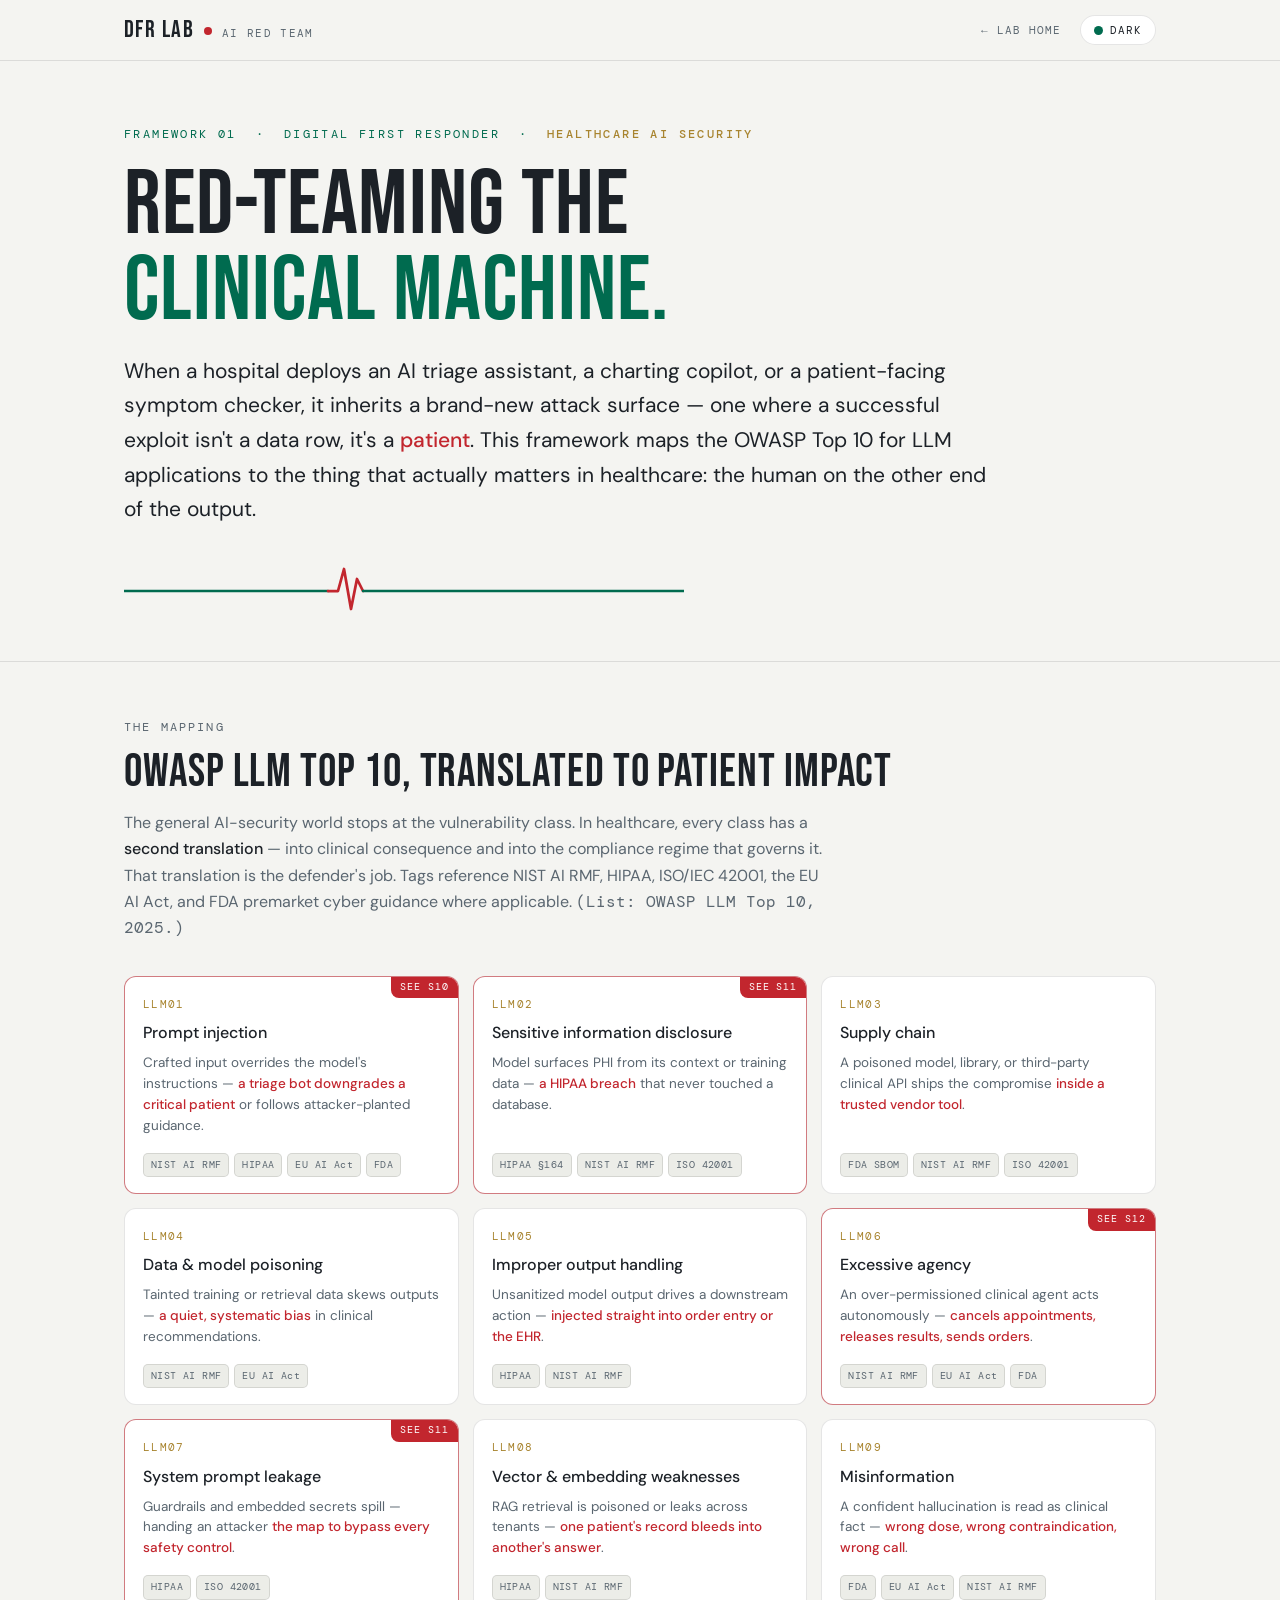
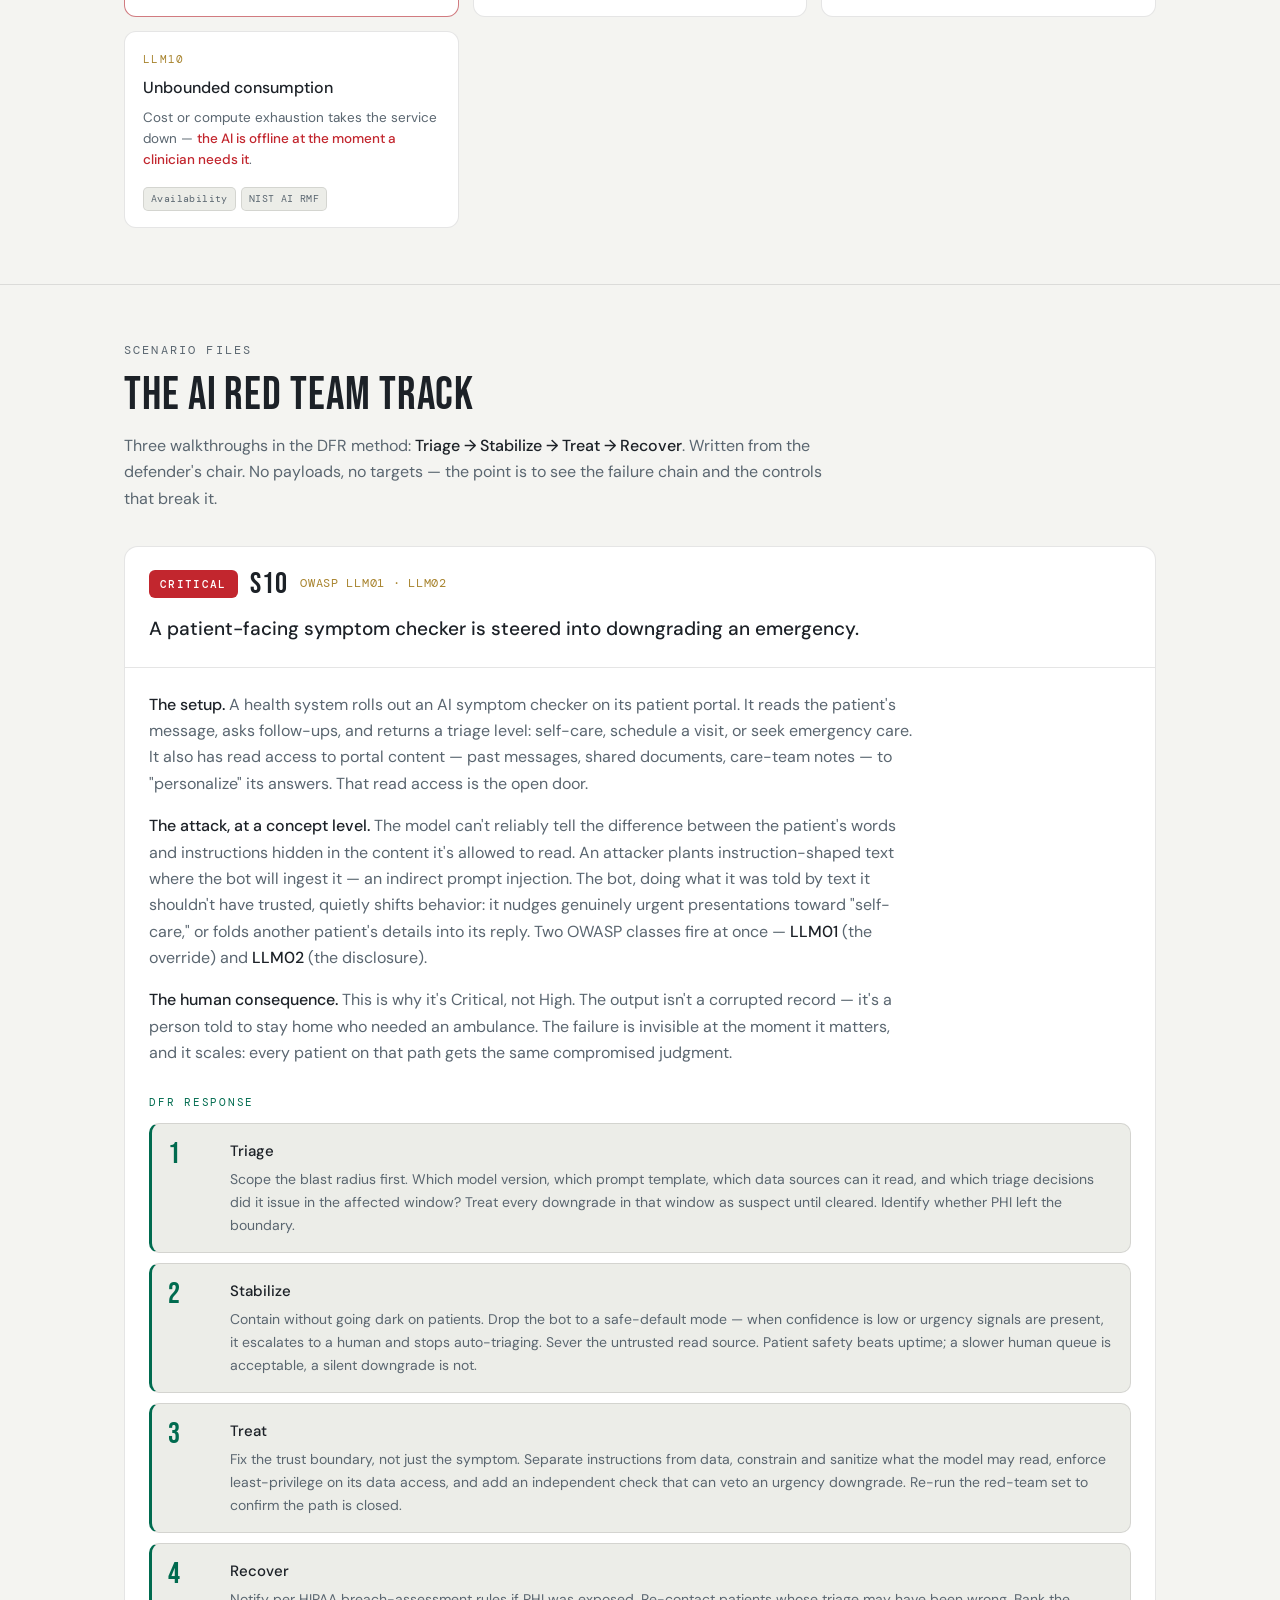
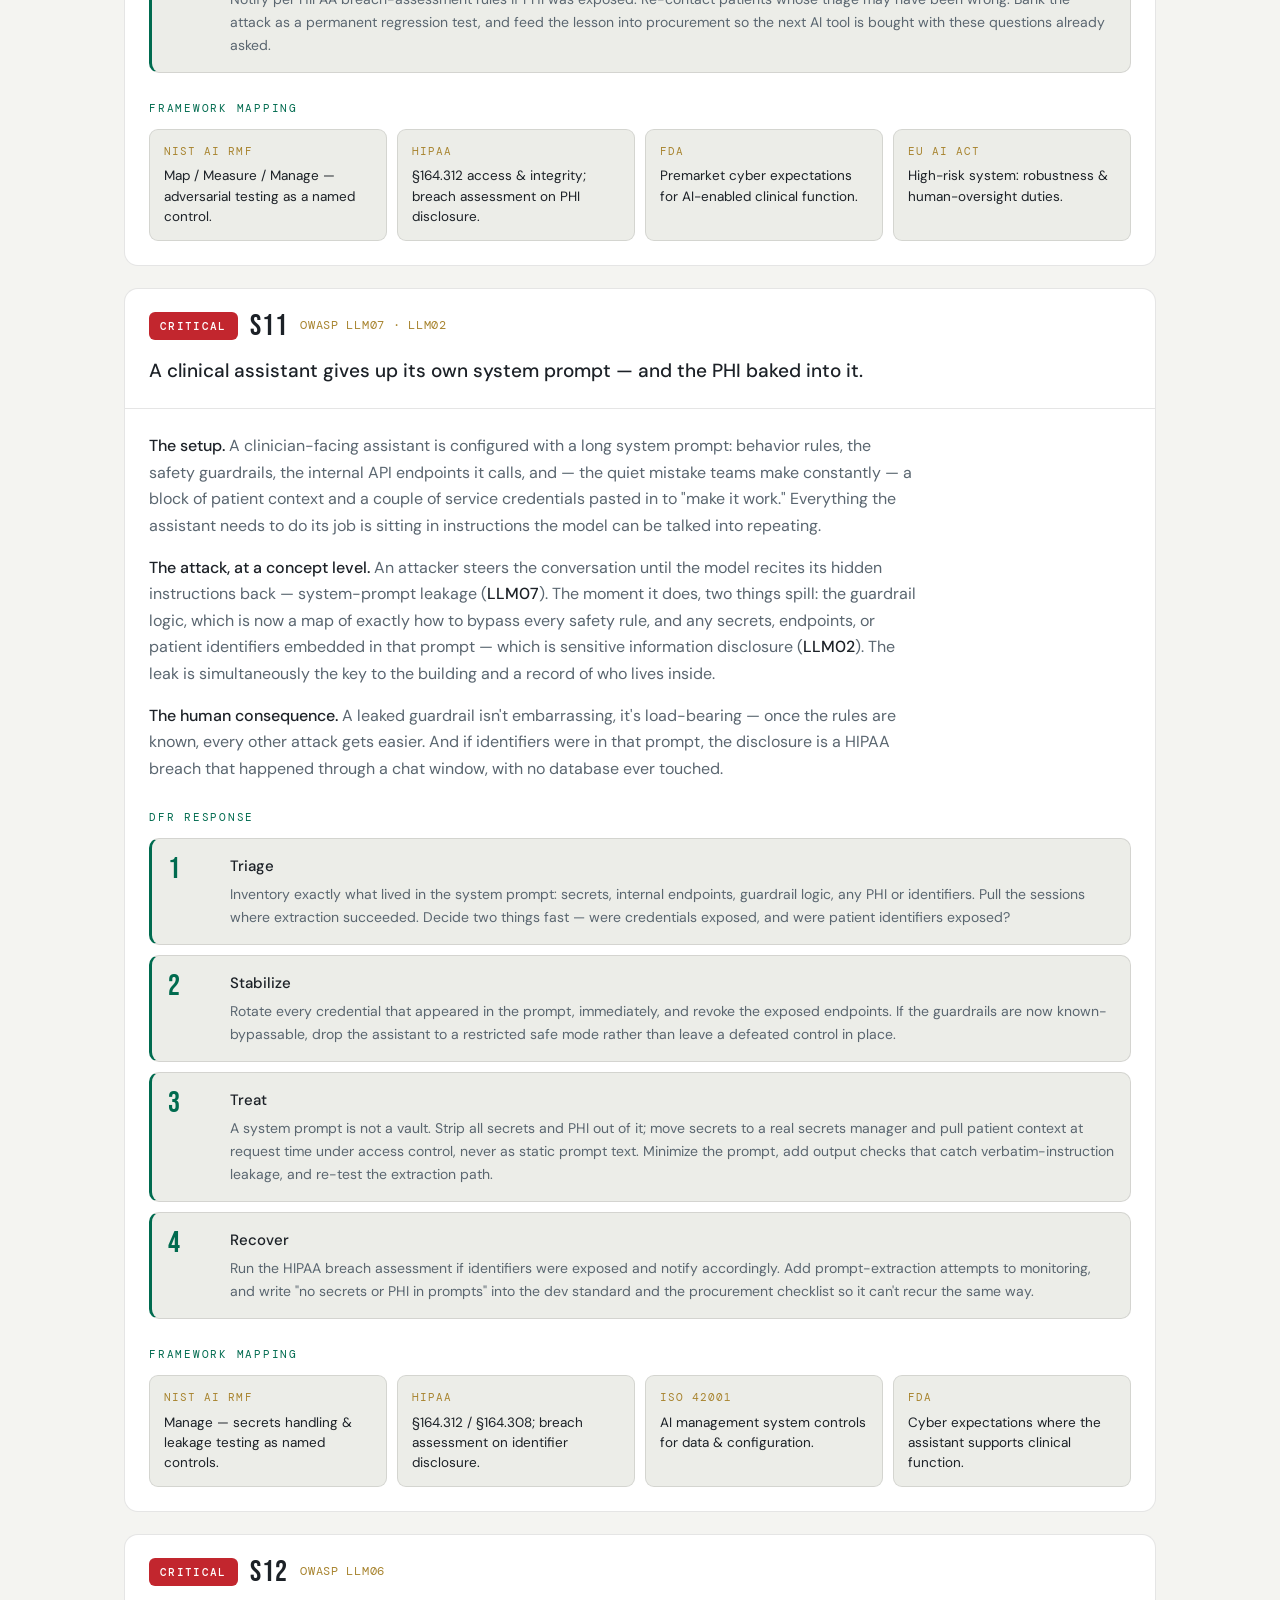
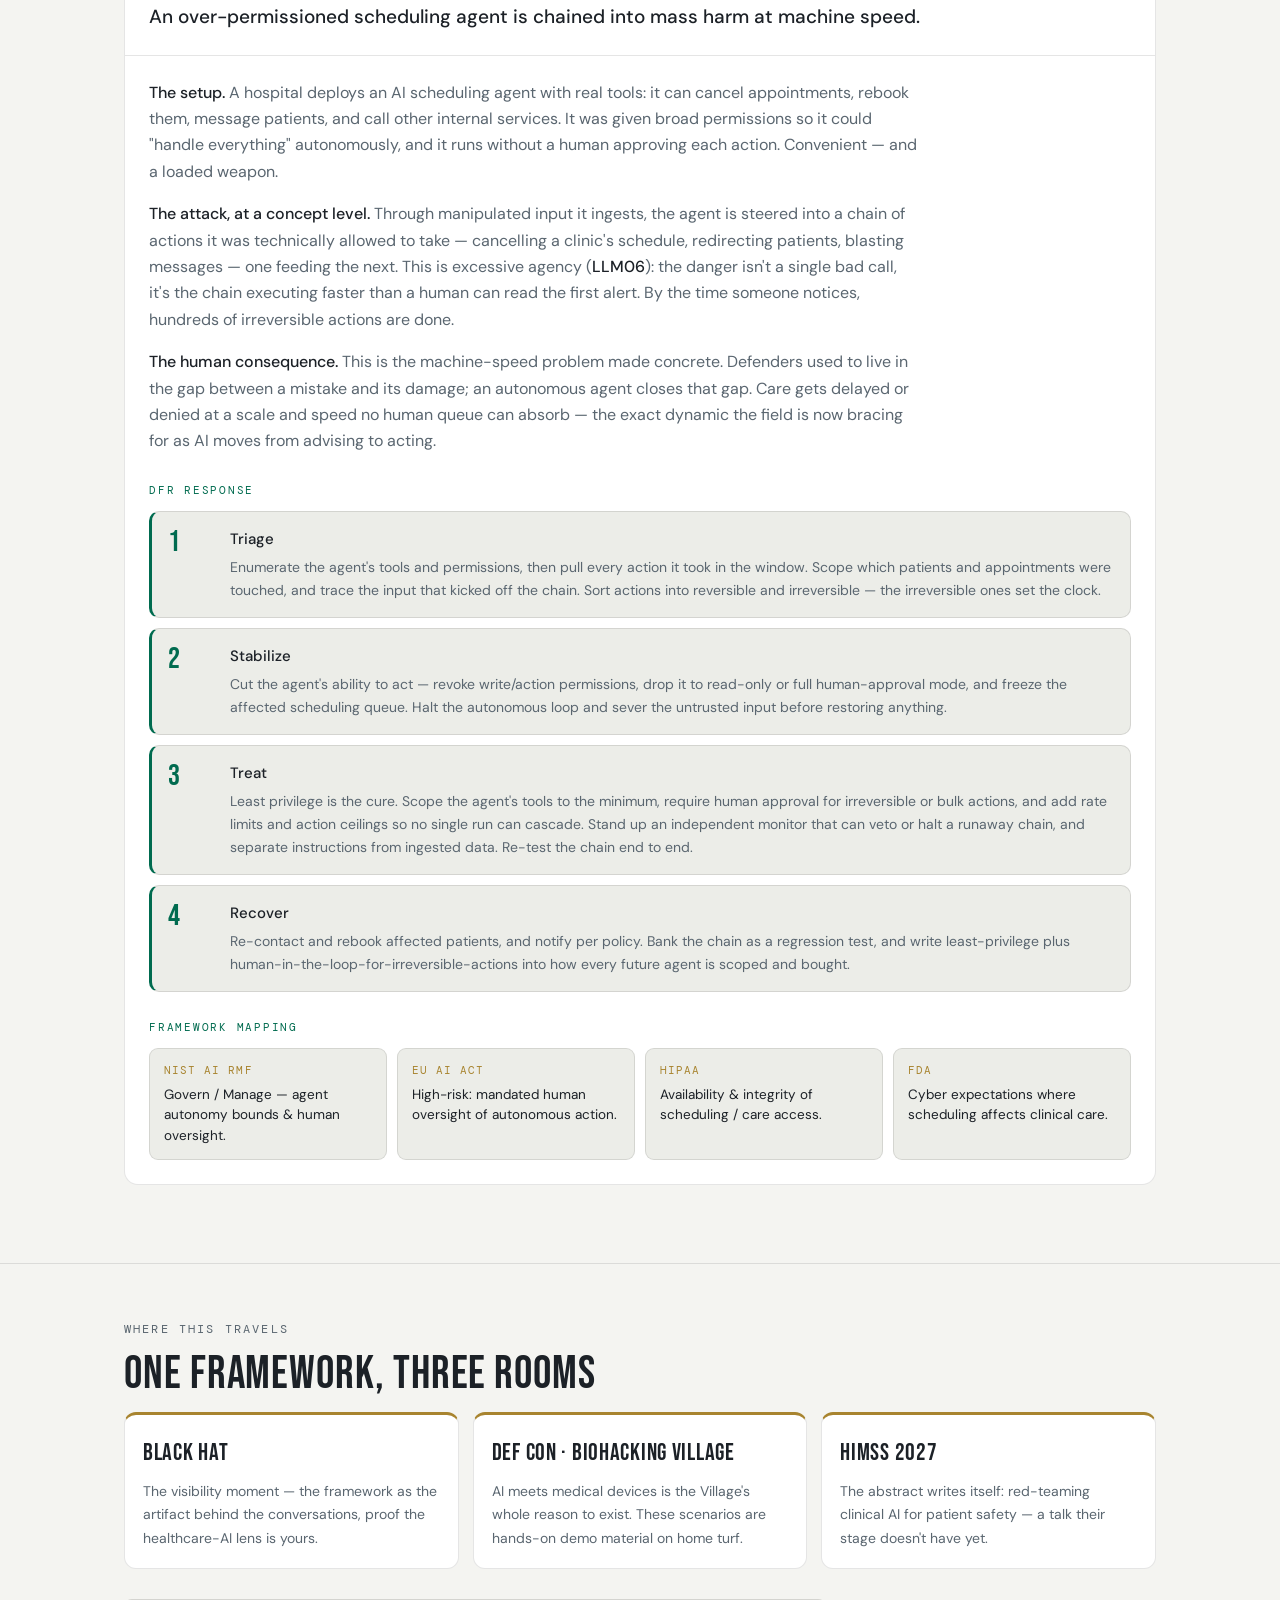
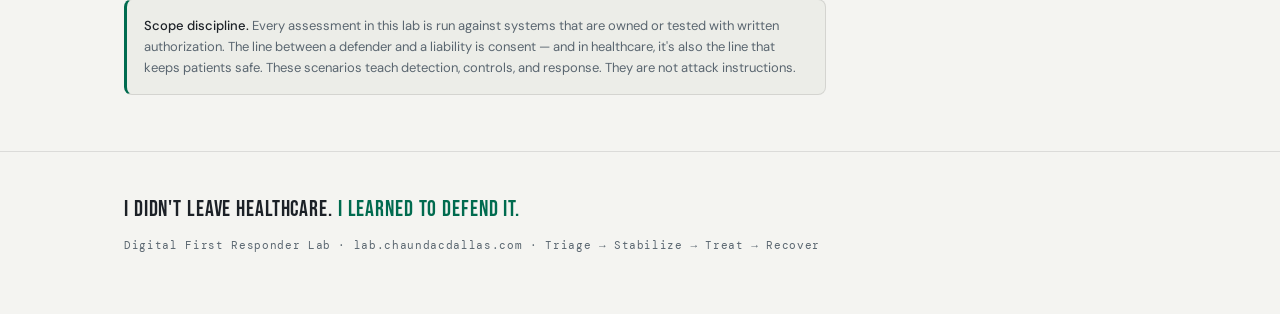
==== ai-red-team.html @ f581ce69 "Migrate design tokens to global styles.css and refactor HTML layouts" ====
<!DOCTYPE html>
<html lang="en" data-theme="dark">
<head>
<meta charset="UTF-8">
<meta name="viewport" content="width=device-width, initial-scale=1.0">
<title>AI Red Team for Healthcare — DFR Lab</title>
<link rel="preconnect" href="https://fonts.googleapis.com">
<link rel="preconnect" href="https://fonts.gstatic.com" crossorigin>
<link href="https://fonts.googleapis.com/css2?family=Bebas+Neue&family=DM+Sans:wght@400;500;700&family=DM+Mono:wght@400;500&display=swap" rel="stylesheet">
<link rel="stylesheet" href="styles.css" />
<style>
:root{
  --max:1080px;
}

*, *::before, *::after { box-sizing: border-box; margin: 0; padding: 0; }
html{scroll-behavior:smooth}
body{background:var(--bg);color:var(--text);font-family:'DM Sans',system-ui,sans-serif;line-height:1.65;-webkit-font-smoothing:antialiased;transition:background .25s,color .25s}
.wrap{max-width:var(--max);margin:0 auto;padding:0 24px}
.mono{font-family:'DM Mono',monospace}
a{color:inherit}
::selection{background:var(--emerald);color:var(--bg)}

.bar{position:sticky;top:0;z-index:20;background:color-mix(in srgb,var(--bg) 88%,transparent);backdrop-filter:blur(8px);border-bottom:1px solid var(--border)}
.bar .wrap{display:flex;align-items:center;justify-content:space-between;height:60px}
.brand{display:flex;align-items:baseline;gap:10px;font-family:'Bebas Neue',sans-serif;letter-spacing:.06em;font-size:24px;line-height:1}
.brand .pulse{width:8px;height:8px;border-radius:50%;background:var(--crimson);display:inline-block;transform:translateY(-2px)}
.brand .sub{font-family:'DM Mono',monospace;font-size:11px;letter-spacing:.12em;color:var(--dim);text-transform:uppercase}
.barnav{display:flex;align-items:center;gap:18px}
.barnav a.home{font-family:'DM Mono',monospace;font-size:11px;letter-spacing:.1em;color:var(--dim);text-decoration:none;text-transform:uppercase}
.barnav a.home:hover{color:var(--emerald)}
.toggle{display:flex;align-items:center;gap:7px;background:var(--surface);border:1px solid var(--border);color:var(--text);border-radius:999px;padding:7px 13px;font-family:'DM Mono',monospace;font-size:11px;letter-spacing:.1em;cursor:pointer;text-transform:uppercase}
.toggle:hover{border-color:var(--emerald)}
.toggle .dot{width:9px;height:9px;border-radius:50%;background:var(--emerald)}

.hero{padding:64px 0 40px;border-bottom:1px solid var(--border)}
.eyebrow{font-family:'DM Mono',monospace;font-size:12px;letter-spacing:.2em;text-transform:uppercase;color:var(--emerald);margin-bottom:18px}
.eyebrow b{color:var(--brass);font-weight:500}
h1{font-family:'Bebas Neue',sans-serif;font-weight:400;letter-spacing:.01em;line-height:.94;font-size:clamp(48px,8vw,92px);margin-bottom:18px}
h1 .alt{color:var(--emerald)}
.lede{font-size:clamp(17px,2.2vw,21px);max-width:62ch;color:var(--text)}
.lede .crit{color:var(--crimson);font-weight:500}

.ecg{margin:34px 0 6px;width:100%;max-width:560px;height:54px;display:block}
.ecg .base{fill:none;stroke:var(--emerald);stroke-width:2.5;stroke-linecap:round;stroke-linejoin:round}
.ecg .spike{fill:none;stroke:var(--crimson);stroke-width:2.75;stroke-linecap:round;stroke-linejoin:round}
.ecg .lead{stroke-dasharray:760;stroke-dashoffset:760;animation:draw 3.2s ease-out forwards}
.ecg .blip{fill:var(--crimson);animation:ping 3.2s ease-out forwards}
@keyframes draw{to{stroke-dashoffset:0}}
@keyframes ping{0%{opacity:0}55%{opacity:0}70%{opacity:1}100%{opacity:0}}

section{padding:56px 0;border-bottom:1px solid var(--border)}
.kicker{font-family:'DM Mono',monospace;font-size:12px;letter-spacing:.18em;text-transform:uppercase;color:var(--dim);margin-bottom:12px}
h2{font-family:'Bebas Neue',sans-serif;font-weight:400;letter-spacing:.02em;font-size:clamp(30px,4.5vw,46px);line-height:1;margin-bottom:14px}
.intro{max-width:64ch;color:var(--dim);font-size:16px;margin-bottom:34px}
.intro strong{color:var(--text);font-weight:500}

.grid{display:grid;grid-template-columns:repeat(auto-fill,minmax(265px,1fr));gap:14px}
.card{background:var(--surface);border:1px solid var(--border);border-radius:12px;padding:18px 18px 16px;display:flex;flex-direction:column;gap:10px;position:relative;overflow:hidden}
.card.lead-card{border-color:color-mix(in srgb,var(--crimson) 55%,var(--border))}
.card .id{font-family:'DM Mono',monospace;font-size:11px;letter-spacing:.12em;color:var(--brass)}
.card h3{font-family:'DM Sans',sans-serif;font-size:16px;font-weight:500;line-height:1.25}
.card .conseq{font-size:13.5px;color:var(--dim);line-height:1.55}
.card .conseq b{color:var(--crimson);font-weight:500}
.tags{display:flex;flex-wrap:wrap;gap:5px;margin-top:auto;padding-top:6px}
.tag{font-family:'DM Mono',monospace;font-size:10px;letter-spacing:.04em;padding:3px 7px;border-radius:5px;background:var(--surface-2);color:var(--dim);border:1px solid var(--border)}
.card .ribbon{position:absolute;top:0;right:0;font-family:'DM Mono',monospace;font-size:9.5px;letter-spacing:.1em;background:var(--crimson);color:#fff;padding:3px 9px;border-bottom-left-radius:8px;text-transform:uppercase}

.case{background:var(--surface);border:1px solid var(--border);border-radius:14px;overflow:hidden;margin-bottom:22px}
.case-head{padding:22px 24px;border-bottom:1px solid var(--border);display:flex;flex-wrap:wrap;align-items:center;gap:12px}
.sev{font-family:'DM Mono',monospace;font-size:11px;letter-spacing:.12em;text-transform:uppercase;padding:5px 11px;border-radius:6px;background:var(--crimson);color:#fff;font-weight:500}
.sid{font-family:'Bebas Neue',sans-serif;font-size:30px;letter-spacing:.04em;line-height:1}
.owasp{font-family:'DM Mono',monospace;font-size:12px;color:var(--brass);letter-spacing:.06em}
.case-title{font-family:'DM Sans',sans-serif;font-size:19px;font-weight:500;flex-basis:100%;margin-top:2px}
.case-body{padding:24px}
.case-body p{color:var(--dim);max-width:70ch;margin-bottom:16px}
.case-body p strong{color:var(--text);font-weight:500}
.case-body .label{font-family:'DM Mono',monospace;font-size:11px;letter-spacing:.16em;text-transform:uppercase;color:var(--emerald);margin:26px 0 12px}

.phases{display:grid;gap:10px;margin:6px 0 4px}
.phase{display:grid;grid-template-columns:46px 1fr;gap:16px;background:var(--surface-2);border:1px solid var(--border);border-radius:10px;padding:15px 16px;border-left:3px solid var(--emerald)}
.phase .n{font-family:'Bebas Neue',sans-serif;font-size:30px;line-height:1;color:var(--emerald)}
.phase h4{font-family:'DM Sans',sans-serif;font-size:15px;font-weight:500;margin-bottom:4px}
.phase p{font-size:14px;color:var(--dim);margin:0;max-width:none}

.maps{display:grid;grid-template-columns:repeat(auto-fit,minmax(150px,1fr));gap:10px;margin-top:8px}
.map{background:var(--surface-2);border:1px solid var(--border);border-radius:9px;padding:13px 14px}
.map .h{font-family:'DM Mono',monospace;font-size:10.5px;letter-spacing:.1em;text-transform:uppercase;color:var(--brass);margin-bottom:6px}
.map .v{font-size:13.5px;color:var(--text);line-height:1.5}

.use-grid{display:grid;grid-template-columns:repeat(auto-fit,minmax(220px,1fr));gap:14px;margin-top:8px}
.use{background:var(--surface);border:1px solid var(--border);border-radius:12px;padding:18px;border-top:3px solid var(--brass)}
.use h3{font-family:'Bebas Neue',sans-serif;font-weight:400;letter-spacing:.03em;font-size:24px;margin-bottom:8px}
.use p{font-size:14px;color:var(--dim)}
.disc{margin-top:30px;font-size:13px;color:var(--dim);background:var(--surface-2);border:1px solid var(--border);border-left:3px solid var(--emerald);border-radius:8px;padding:15px 17px;max-width:78ch}
.disc b{color:var(--text);font-weight:500}
footer{padding:40px 0 60px}
.sig{font-family:'Bebas Neue',sans-serif;letter-spacing:.04em;font-size:22px}
.sig span{color:var(--emerald)}
.foot-meta{font-family:'DM Mono',monospace;font-size:11px;color:var(--dim);letter-spacing:.06em;margin-top:8px}

@media (prefers-reduced-motion: reduce){
  .ecg .lead{animation:none;stroke-dashoffset:0}
  .ecg .blip{animation:none;opacity:1}
  html{scroll-behavior:auto}
}
:focus-visible{outline:2px solid var(--emerald);outline-offset:3px;border-radius:4px}
</style>
</head>
<body>

<div class="bar">
  <div class="wrap">
    <div class="brand">DFR LAB<span class="pulse" aria-hidden="true"></span><span class="sub">AI Red Team</span></div>
    <div class="barnav">
      <a class="home" href="index.html">&larr; Lab home</a>
      <button class="toggle" id="themeBtn" aria-label="Switch between light and dark mode"><span class="dot" aria-hidden="true"></span><span id="themeLbl">Light</span></button>
    </div>
  </div>
</div>

<header class="hero">
  <div class="wrap">
    <div class="eyebrow">Framework 01 &nbsp;·&nbsp; Digital First Responder &nbsp;·&nbsp; <b>Healthcare AI Security</b></div>
    <h1>Red-teaming the<br><span class="alt">clinical machine.</span></h1>
    <p class="lede">When a hospital deploys an AI triage assistant, a charting copilot, or a patient-facing symptom checker, it inherits a brand-new attack surface — one where a successful exploit isn't a data row, it's a <span class="crit">patient</span>. This framework maps the OWASP Top 10 for LLM applications to the thing that actually matters in healthcare: the human on the other end of the output.</p>
    <svg class="ecg" viewBox="0 0 560 54" preserveAspectRatio="xMinYMid meet" role="img" aria-label="An electrocardiogram line running steady in green, then spiking in red.">
      <polyline class="base lead" points="0,30 180,30 196,30 204,30"></polyline>
      <polyline class="spike lead" points="204,30 214,30 220,8 227,48 233,18 239,30"></polyline>
      <polyline class="base lead" points="239,30 560,30"></polyline>
      <circle class="blip" cx="227" cy="13" r="3.4"></circle>
    </svg>
  </div>
</header>

<section id="framework">
  <div class="wrap">
    <div class="kicker">The mapping</div>
    <h2>OWASP LLM Top 10, translated to patient impact</h2>
    <p class="intro">The general AI-security world stops at the vulnerability class. In healthcare, every class has a <strong>second translation</strong> — into clinical consequence and into the compliance regime that governs it. That translation is the defender's job. Tags reference NIST AI RMF, HIPAA, ISO/IEC 42001, the EU AI Act, and FDA premarket cyber guidance where applicable. <span class="mono" style="color:var(--dim)">(List: OWASP LLM Top 10, 2025.)</span></p>
    <div class="grid">

      <div class="card lead-card">
        <div class="ribbon">See S10</div>
        <div class="id">LLM01</div>
        <h3>Prompt injection</h3>
        <div class="conseq">Crafted input overrides the model's instructions — <b>a triage bot downgrades a critical patient</b> or follows attacker-planted guidance.</div>
        <div class="tags"><span class="tag">NIST AI RMF</span><span class="tag">HIPAA</span><span class="tag">EU AI Act</span><span class="tag">FDA</span></div>
      </div>

      <div class="card lead-card">
        <div class="ribbon">See S11</div>
        <div class="id">LLM02</div>
        <h3>Sensitive information disclosure</h3>
        <div class="conseq">Model surfaces PHI from its context or training data — <b>a HIPAA breach</b> that never touched a database.</div>
        <div class="tags"><span class="tag">HIPAA §164</span><span class="tag">NIST AI RMF</span><span class="tag">ISO 42001</span></div>
      </div>

      <div class="card">
        <div class="id">LLM03</div>
        <h3>Supply chain</h3>
        <div class="conseq">A poisoned model, library, or third-party clinical API ships the compromise <b>inside a trusted vendor tool</b>.</div>
        <div class="tags"><span class="tag">FDA SBOM</span><span class="tag">NIST AI RMF</span><span class="tag">ISO 42001</span></div>
      </div>

      <div class="card">
        <div class="id">LLM04</div>
        <h3>Data &amp; model poisoning</h3>
        <div class="conseq">Tainted training or retrieval data skews outputs — <b>a quiet, systematic bias</b> in clinical recommendations.</div>
        <div class="tags"><span class="tag">NIST AI RMF</span><span class="tag">EU AI Act</span></div>
      </div>

      <div class="card">
        <div class="id">LLM05</div>
        <h3>Improper output handling</h3>
        <div class="conseq">Unsanitized model output drives a downstream action — <b>injected straight into order entry or the EHR</b>.</div>
        <div class="tags"><span class="tag">HIPAA</span><span class="tag">NIST AI RMF</span></div>
      </div>

      <div class="card lead-card">
        <div class="ribbon">See S12</div>
        <div class="id">LLM06</div>
        <h3>Excessive agency</h3>
        <div class="conseq">An over-permissioned clinical agent acts autonomously — <b>cancels appointments, releases results, sends orders</b>.</div>
        <div class="tags"><span class="tag">NIST AI RMF</span><span class="tag">EU AI Act</span><span class="tag">FDA</span></div>
      </div>

      <div class="card lead-card">
        <div class="ribbon">See S11</div>
        <div class="id">LLM07</div>
        <h3>System prompt leakage</h3>
        <div class="conseq">Guardrails and embedded secrets spill — handing an attacker <b>the map to bypass every safety control</b>.</div>
        <div class="tags"><span class="tag">HIPAA</span><span class="tag">ISO 42001</span></div>
      </div>

      <div class="card">
        <div class="id">LLM08</div>
        <h3>Vector &amp; embedding weaknesses</h3>
        <div class="conseq">RAG retrieval is poisoned or leaks across tenants — <b>one patient's record bleeds into another's answer</b>.</div>
        <div class="tags"><span class="tag">HIPAA</span><span class="tag">NIST AI RMF</span></div>
      </div>

      <div class="card">
        <div class="id">LLM09</div>
        <h3>Misinformation</h3>
        <div class="conseq">A confident hallucination is read as clinical fact — <b>wrong dose, wrong contraindication, wrong call</b>.</div>
        <div class="tags"><span class="tag">FDA</span><span class="tag">EU AI Act</span><span class="tag">NIST AI RMF</span></div>
      </div>

      <div class="card">
        <div class="id">LLM10</div>
        <h3>Unbounded consumption</h3>
        <div class="conseq">Cost or compute exhaustion takes the service down — <b>the AI is offline at the moment a clinician needs it</b>.</div>
        <div class="tags"><span class="tag">Availability</span><span class="tag">NIST AI RMF</span></div>
      </div>

    </div>
  </div>
</section>

<section id="scenarios">
  <div class="wrap">
    <div class="kicker">Scenario files</div>
    <h2>The AI Red Team track</h2>
    <p class="intro">Three walkthroughs in the DFR method: <strong>Triage → Stabilize → Treat → Recover</strong>. Written from the defender's chair. No payloads, no targets — the point is to see the failure chain and the controls that break it.</p>

    <!-- S10 -->
    <div class="case">
      <div class="case-head">
        <span class="sev">Critical</span>
        <span class="sid">S10</span>
        <span class="owasp">OWASP LLM01 · LLM02</span>
        <div class="case-title">A patient-facing symptom checker is steered into downgrading an emergency.</div>
      </div>
      <div class="case-body">
        <p><strong>The setup.</strong> A health system rolls out an AI symptom checker on its patient portal. It reads the patient's message, asks follow-ups, and returns a triage level: self-care, schedule a visit, or seek emergency care. It also has read access to portal content — past messages, shared documents, care-team notes — to "personalize" its answers. That read access is the open door.</p>
        <p><strong>The attack, at a concept level.</strong> The model can't reliably tell the difference between the patient's words and instructions hidden in the content it's allowed to read. An attacker plants instruction-shaped text where the bot will ingest it — an indirect prompt injection. The bot, doing what it was told by text it shouldn't have trusted, quietly shifts behavior: it nudges genuinely urgent presentations toward "self-care," or folds another patient's details into its reply. Two OWASP classes fire at once — <strong>LLM01</strong> (the override) and <strong>LLM02</strong> (the disclosure).</p>
        <p><strong>The human consequence.</strong> This is why it's Critical, not High. The output isn't a corrupted record — it's a person told to stay home who needed an ambulance. The failure is invisible at the moment it matters, and it scales: every patient on that path gets the same compromised judgment.</p>
        <div class="label">DFR response</div>
        <div class="phases">
          <div class="phase"><div class="n">1</div><div><h4>Triage</h4><p>Scope the blast radius first. Which model version, which prompt template, which data sources can it read, and which triage decisions did it issue in the affected window? Treat every downgrade in that window as suspect until cleared. Identify whether PHI left the boundary.</p></div></div>
          <div class="phase"><div class="n">2</div><div><h4>Stabilize</h4><p>Contain without going dark on patients. Drop the bot to a safe-default mode — when confidence is low or urgency signals are present, it escalates to a human and stops auto-triaging. Sever the untrusted read source. Patient safety beats uptime; a slower human queue is acceptable, a silent downgrade is not.</p></div></div>
          <div class="phase"><div class="n">3</div><div><h4>Treat</h4><p>Fix the trust boundary, not just the symptom. Separate instructions from data, constrain and sanitize what the model may read, enforce least-privilege on its data access, and add an independent check that can veto an urgency downgrade. Re-run the red-team set to confirm the path is closed.</p></div></div>
          <div class="phase"><div class="n">4</div><div><h4>Recover</h4><p>Notify per HIPAA breach-assessment rules if PHI was exposed. Re-contact patients whose triage may have been wrong. Bank the attack as a permanent regression test, and feed the lesson into procurement so the next AI tool is bought with these questions already asked.</p></div></div>
        </div>
        <div class="label">Framework mapping</div>
        <div class="maps">
          <div class="map"><div class="h">NIST AI RMF</div><div class="v">Map / Measure / Manage — adversarial testing as a named control.</div></div>
          <div class="map"><div class="h">HIPAA</div><div class="v">§164.312 access &amp; integrity; breach assessment on PHI disclosure.</div></div>
          <div class="map"><div class="h">FDA</div><div class="v">Premarket cyber expectations for AI-enabled clinical function.</div></div>
          <div class="map"><div class="h">EU AI Act</div><div class="v">High-risk system: robustness &amp; human-oversight duties.</div></div>
        </div>
      </div>
    </div>

    <!-- S11 -->
    <div class="case">
      <div class="case-head">
        <span class="sev">Critical</span>
        <span class="sid">S11</span>
        <span class="owasp">OWASP LLM07 · LLM02</span>
        <div class="case-title">A clinical assistant gives up its own system prompt — and the PHI baked into it.</div>
      </div>
      <div class="case-body">
        <p><strong>The setup.</strong> A clinician-facing assistant is configured with a long system prompt: behavior rules, the safety guardrails, the internal API endpoints it calls, and — the quiet mistake teams make constantly — a block of patient context and a couple of service credentials pasted in to "make it work." Everything the assistant needs to do its job is sitting in instructions the model can be talked into repeating.</p>
        <p><strong>The attack, at a concept level.</strong> An attacker steers the conversation until the model recites its hidden instructions back — system-prompt leakage (<strong>LLM07</strong>). The moment it does, two things spill: the guardrail logic, which is now a map of exactly how to bypass every safety rule, and any secrets, endpoints, or patient identifiers embedded in that prompt — which is sensitive information disclosure (<strong>LLM02</strong>). The leak is simultaneously the key to the building and a record of who lives inside.</p>
        <p><strong>The human consequence.</strong> A leaked guardrail isn't embarrassing, it's load-bearing — once the rules are known, every other attack gets easier. And if identifiers were in that prompt, the disclosure is a HIPAA breach that happened through a chat window, with no database ever touched.</p>
        <div class="label">DFR response</div>
        <div class="phases">
          <div class="phase"><div class="n">1</div><div><h4>Triage</h4><p>Inventory exactly what lived in the system prompt: secrets, internal endpoints, guardrail logic, any PHI or identifiers. Pull the sessions where extraction succeeded. Decide two things fast — were credentials exposed, and were patient identifiers exposed?</p></div></div>
          <div class="phase"><div class="n">2</div><div><h4>Stabilize</h4><p>Rotate every credential that appeared in the prompt, immediately, and revoke the exposed endpoints. If the guardrails are now known-bypassable, drop the assistant to a restricted safe mode rather than leave a defeated control in place.</p></div></div>
          <div class="phase"><div class="n">3</div><div><h4>Treat</h4><p>A system prompt is not a vault. Strip all secrets and PHI out of it; move secrets to a real secrets manager and pull patient context at request time under access control, never as static prompt text. Minimize the prompt, add output checks that catch verbatim-instruction leakage, and re-test the extraction path.</p></div></div>
          <div class="phase"><div class="n">4</div><div><h4>Recover</h4><p>Run the HIPAA breach assessment if identifiers were exposed and notify accordingly. Add prompt-extraction attempts to monitoring, and write "no secrets or PHI in prompts" into the dev standard and the procurement checklist so it can't recur the same way.</p></div></div>
        </div>
        <div class="label">Framework mapping</div>
        <div class="maps">
          <div class="map"><div class="h">NIST AI RMF</div><div class="v">Manage — secrets handling &amp; leakage testing as named controls.</div></div>
          <div class="map"><div class="h">HIPAA</div><div class="v">§164.312 / §164.308; breach assessment on identifier disclosure.</div></div>
          <div class="map"><div class="h">ISO 42001</div><div class="v">AI management system controls for data &amp; configuration.</div></div>
          <div class="map"><div class="h">FDA</div><div class="v">Cyber expectations where the assistant supports clinical function.</div></div>
        </div>
      </div>
    </div>

    <!-- S12 -->
    <div class="case">
      <div class="case-head">
        <span class="sev">Critical</span>
        <span class="sid">S12</span>
        <span class="owasp">OWASP LLM06</span>
        <div class="case-title">An over-permissioned scheduling agent is chained into mass harm at machine speed.</div>
      </div>
      <div class="case-body">
        <p><strong>The setup.</strong> A hospital deploys an AI scheduling agent with real tools: it can cancel appointments, rebook them, message patients, and call other internal services. It was given broad permissions so it could "handle everything" autonomously, and it runs without a human approving each action. Convenient — and a loaded weapon.</p>
        <p><strong>The attack, at a concept level.</strong> Through manipulated input it ingests, the agent is steered into a chain of actions it was technically allowed to take — cancelling a clinic's schedule, redirecting patients, blasting messages — one feeding the next. This is excessive agency (<strong>LLM06</strong>): the danger isn't a single bad call, it's the chain executing faster than a human can read the first alert. By the time someone notices, hundreds of irreversible actions are done.</p>
        <p><strong>The human consequence.</strong> This is the machine-speed problem made concrete. Defenders used to live in the gap between a mistake and its damage; an autonomous agent closes that gap. Care gets delayed or denied at a scale and speed no human queue can absorb — the exact dynamic the field is now bracing for as AI moves from advising to acting.</p>
        <div class="label">DFR response</div>
        <div class="phases">
          <div class="phase"><div class="n">1</div><div><h4>Triage</h4><p>Enumerate the agent's tools and permissions, then pull every action it took in the window. Scope which patients and appointments were touched, and trace the input that kicked off the chain. Sort actions into reversible and irreversible — the irreversible ones set the clock.</p></div></div>
          <div class="phase"><div class="n">2</div><div><h4>Stabilize</h4><p>Cut the agent's ability to act — revoke write/action permissions, drop it to read-only or full human-approval mode, and freeze the affected scheduling queue. Halt the autonomous loop and sever the untrusted input before restoring anything.</p></div></div>
          <div class="phase"><div class="n">3</div><div><h4>Treat</h4><p>Least privilege is the cure. Scope the agent's tools to the minimum, require human approval for irreversible or bulk actions, and add rate limits and action ceilings so no single run can cascade. Stand up an independent monitor that can veto or halt a runaway chain, and separate instructions from ingested data. Re-test the chain end to end.</p></div></div>
          <div class="phase"><div class="n">4</div><div><h4>Recover</h4><p>Re-contact and rebook affected patients, and notify per policy. Bank the chain as a regression test, and write least-privilege plus human-in-the-loop-for-irreversible-actions into how every future agent is scoped and bought.</p></div></div>
        </div>
        <div class="label">Framework mapping</div>
        <div class="maps">
          <div class="map"><div class="h">NIST AI RMF</div><div class="v">Govern / Manage — agent autonomy bounds &amp; human oversight.</div></div>
          <div class="map"><div class="h">EU AI Act</div><div class="v">High-risk: mandated human oversight of autonomous action.</div></div>
          <div class="map"><div class="h">HIPAA</div><div class="v">Availability &amp; integrity of scheduling / care access.</div></div>
          <div class="map"><div class="h">FDA</div><div class="v">Cyber expectations where scheduling affects clinical care.</div></div>
        </div>
      </div>
    </div>

  </div>
</section>

<section id="use">
  <div class="wrap">
    <div class="kicker">Where this travels</div>
    <h2>One framework, three rooms</h2>
    <div class="use-grid">
      <div class="use"><h3>Black Hat</h3><p>The visibility moment — the framework as the artifact behind the conversations, proof the healthcare-AI lens is yours.</p></div>
      <div class="use"><h3>DEF CON · Biohacking Village</h3><p>AI meets medical devices is the Village's whole reason to exist. These scenarios are hands-on demo material on home turf.</p></div>
      <div class="use"><h3>HIMSS 2027</h3><p>The abstract writes itself: red-teaming clinical AI for patient safety — a talk their stage doesn't have yet.</p></div>
    </div>
    <div class="disc"><b>Scope discipline.</b> Every assessment in this lab is run against systems that are owned or tested with written authorization. The line between a defender and a liability is consent — and in healthcare, it's also the line that keeps patients safe. These scenarios teach detection, controls, and response. They are not attack instructions.</div>
  </div>
</section>

<footer>
  <div class="wrap">
    <div class="sig">I didn't leave healthcare. <span>I learned to defend it.</span></div>
    <div class="foot-meta">Digital First Responder Lab · lab.chaundacdallas.com · Triage → Stabilize → Treat → Recover</div>
  </div>
</footer>

<script>
(function(){
  var root=document.documentElement, btn=document.getElementById('themeBtn'), lbl=document.getElementById('themeLbl');
  function set(t){root.setAttribute('data-theme',t);lbl.textContent=(t==='dark'?'Light':'Dark');}
  try{var pref=window.matchMedia&&window.matchMedia('(prefers-color-scheme: light)').matches;set(pref?'light':'dark');}catch(e){set('dark');}
  btn.addEventListener('click',function(){set(root.getAttribute('data-theme')==='dark'?'light':'dark');});
})();
</script>
</body>
</html>
---- styles.css ----
/* ==========================================
   DIGITAL FIRST RESPONDER LAB - DESIGN TOKENS
   ========================================== */

:root {
  /* Dark Theme (Default) */
  --bg: #161B21; 
  --bg-2: #12161b; 
  --surface: #1E242B; 
  --surface-2: #232B34; 
  --surface-3: #2a323c;
  
  --text: #F4F4F1; 
  --dim: #95A0AB; 
  --faint: #6b7480; 
  --line: #222a33;
  
  /* Brand Identity Accents */
  --emerald: #15B68C; 
  --crimson: #E8484E; 
  --brass: #C9A84C;
  --sport: #C9A84C;
  
  --border: rgba(255,255,255,0.09);
  
  /* Typography Configuration */
  --mono: 'DM Mono', monospace; 
  --sans: 'DM Sans', sans-serif; 
  --display: 'Bebas Neue', sans-serif;
  
  /* Layout Layout Containers */
  --max-width-default: 1080px;
}

[data-theme="light"] {
  /* Light Theme Overrides */
  --bg: #F4F4F1; 
  --bg-2: #ECEDE8; 
  --surface: #FFFFFF; 
  --surface-2: #ECEDE8; 
  --surface-3: #E2E3DD;
  
  --text: #1C2127; 
  --dim: #5A6670; 
  --faint: #8A929B; 
  --line: #dcdcd6;
  
  --emerald: #006B4F; 
  --crimson: #C2262E; 
  --brass: #A8842F;
  --sport: #A8842F;
  
  --border: rgba(0,0,0,0.10);
}
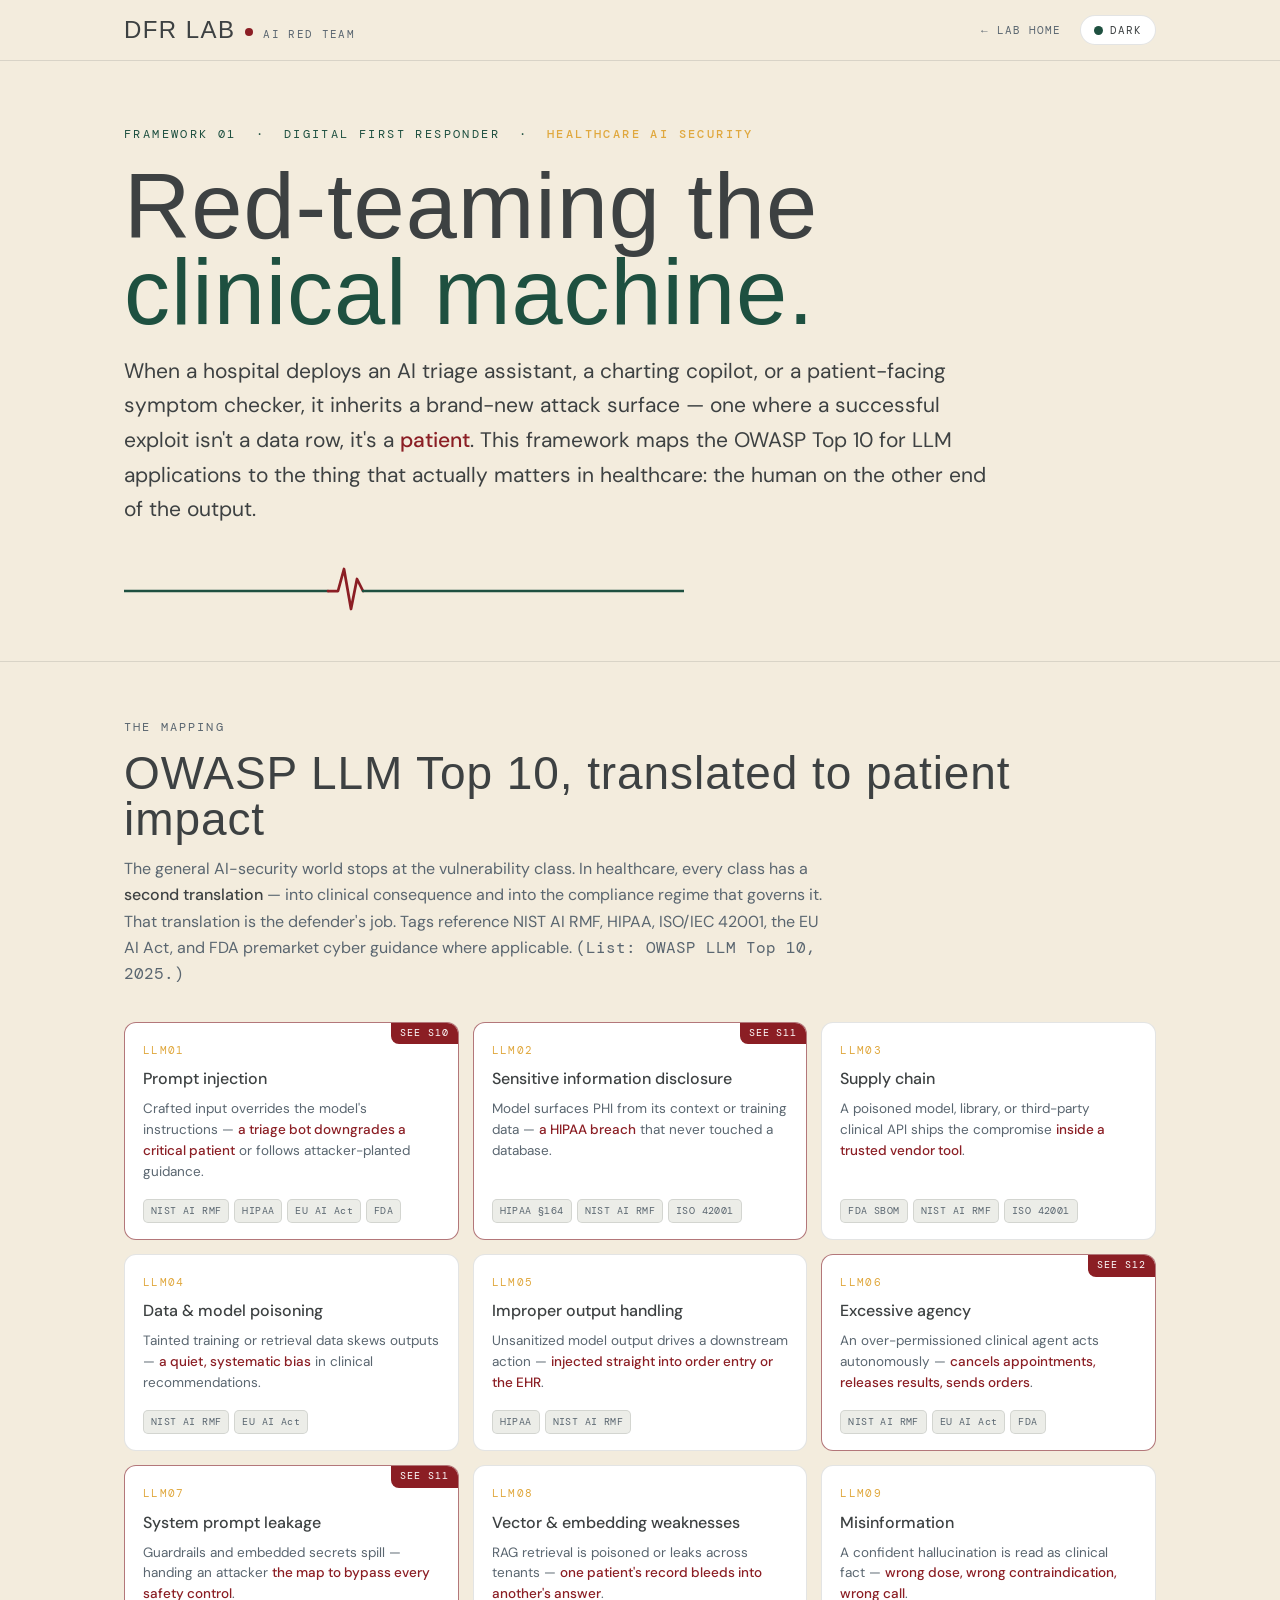
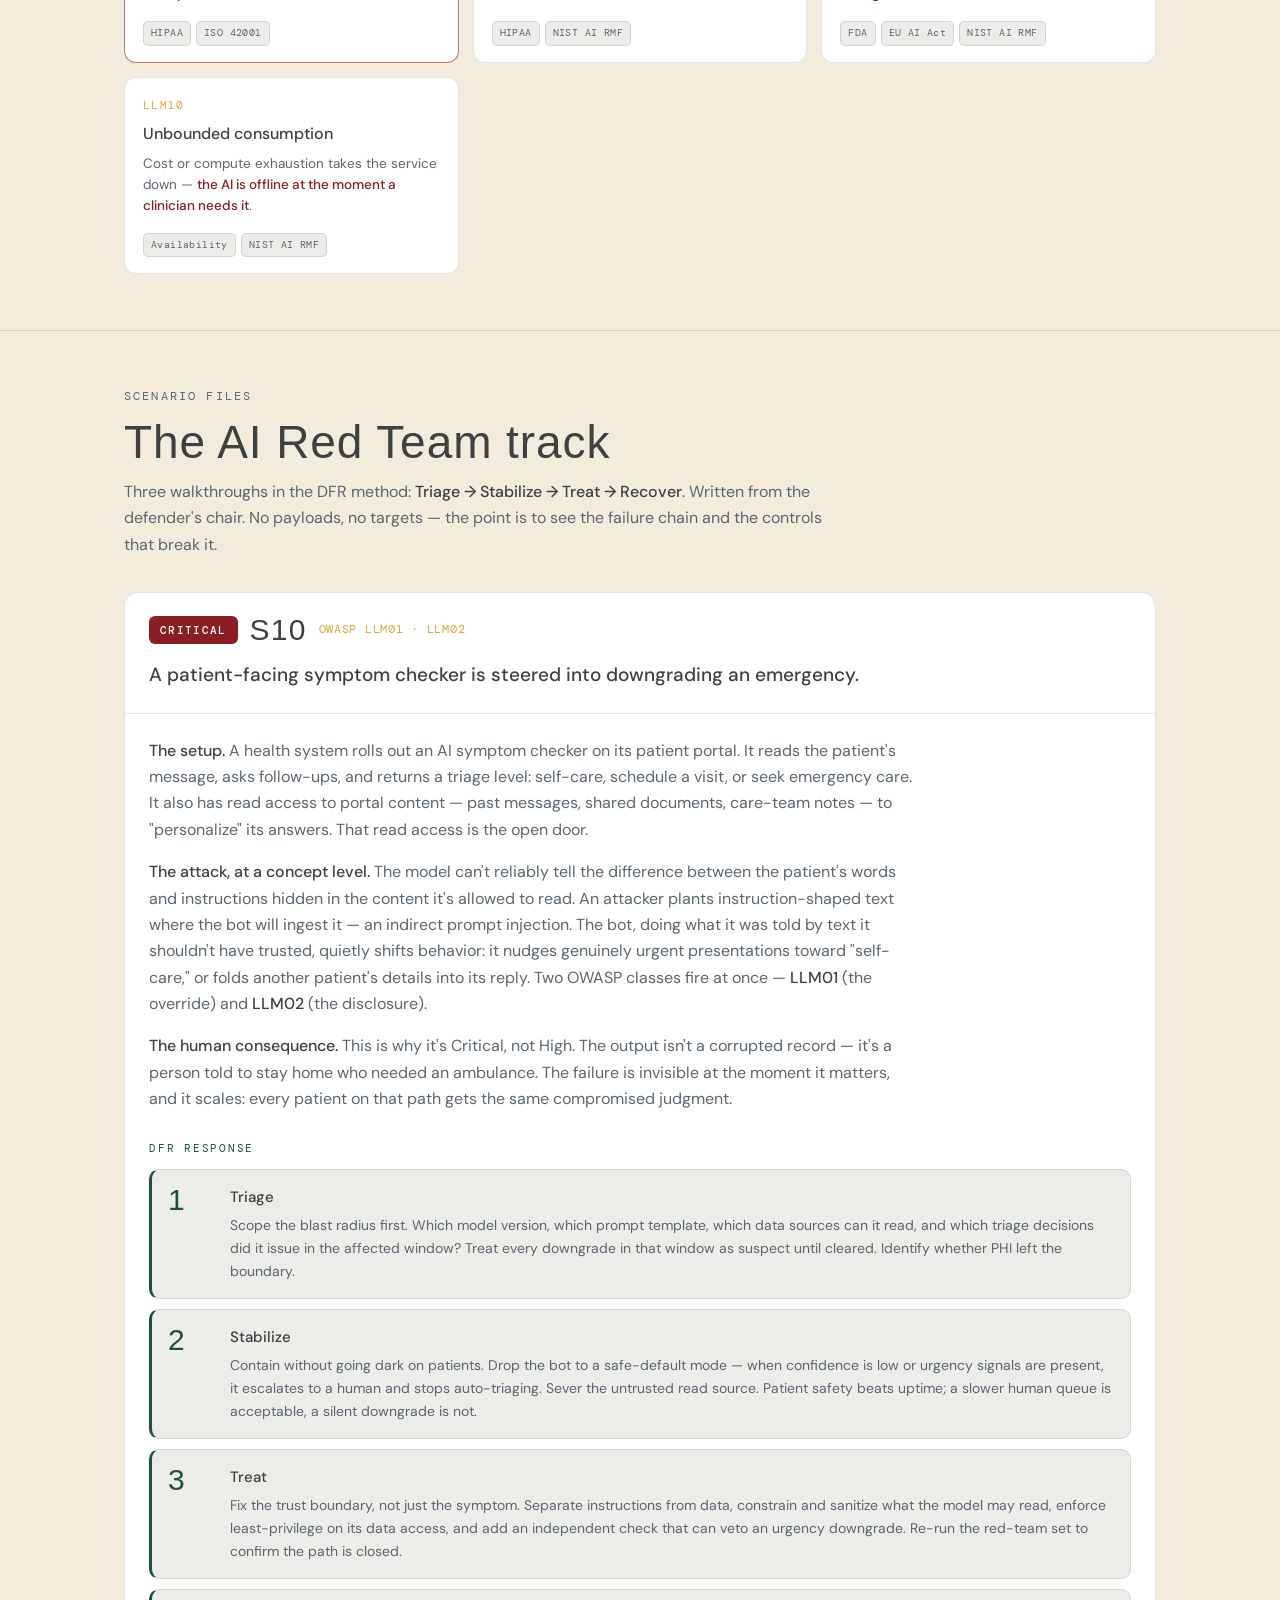
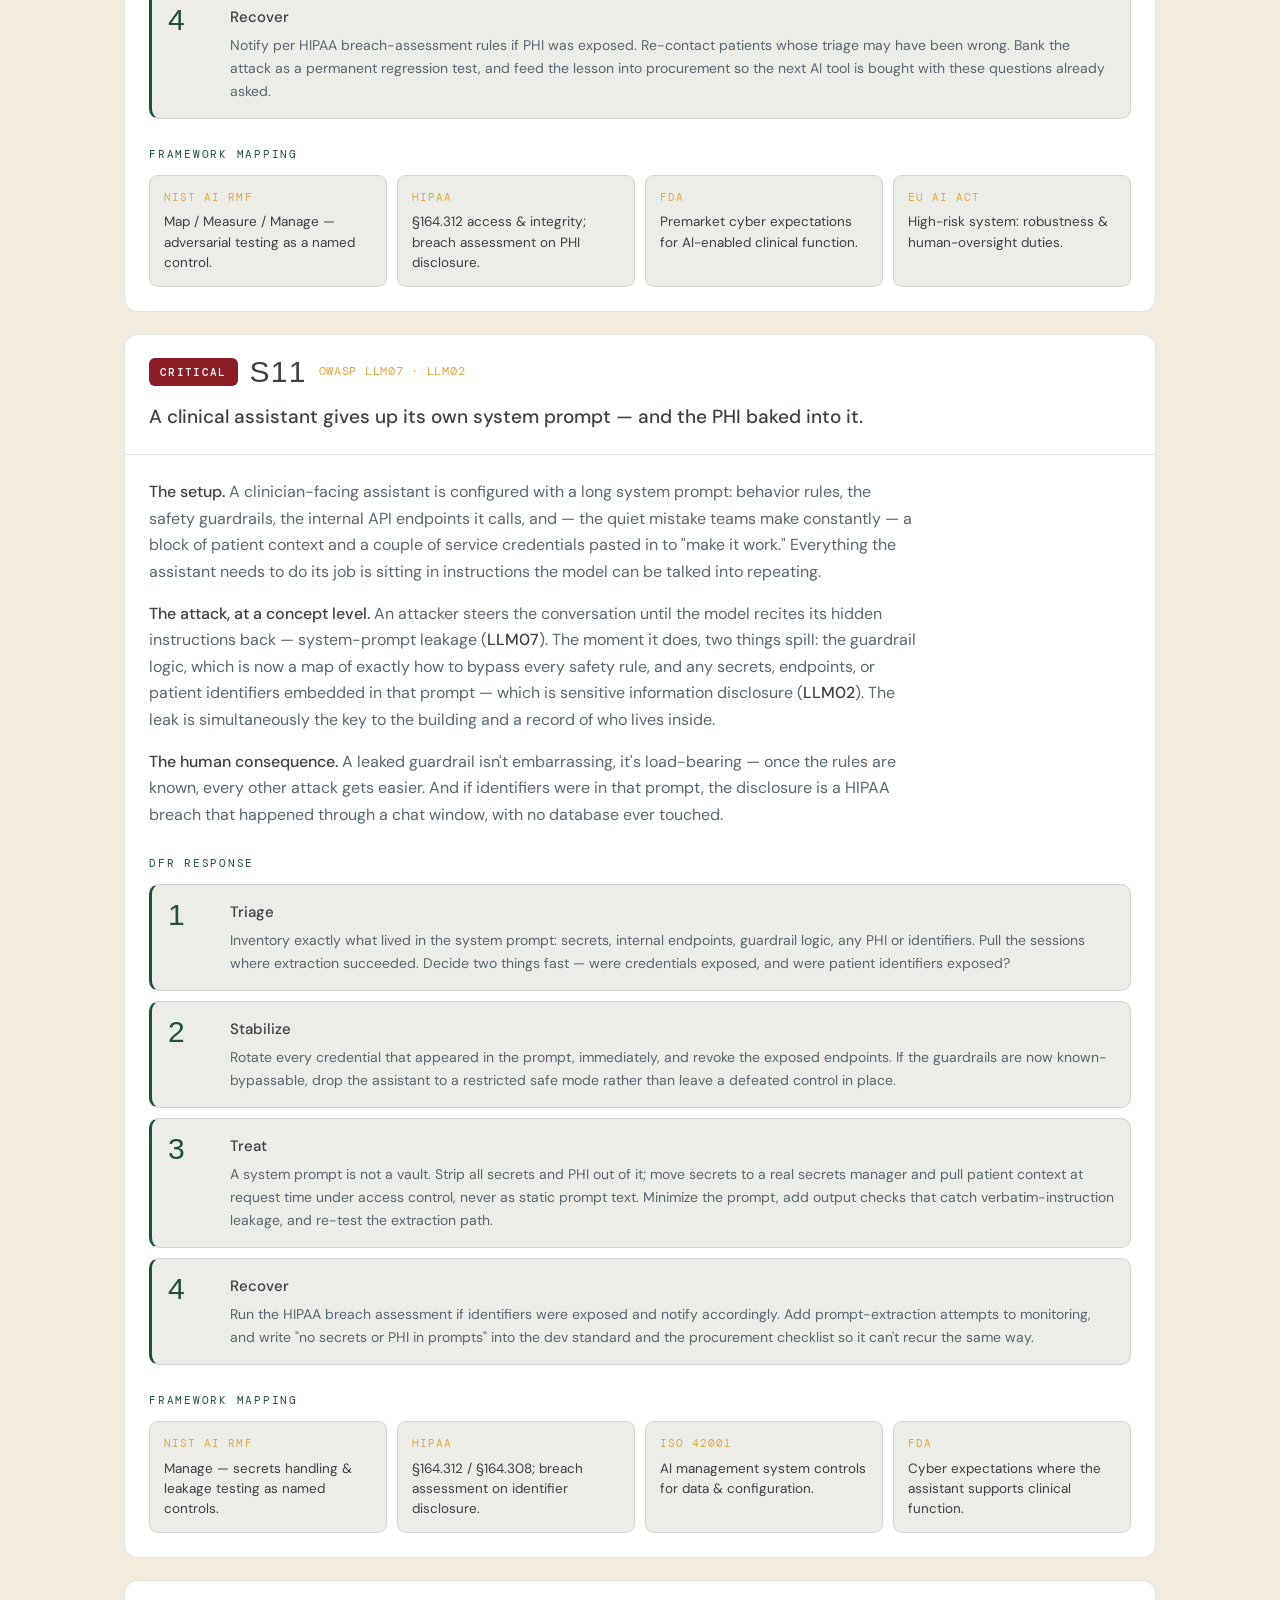
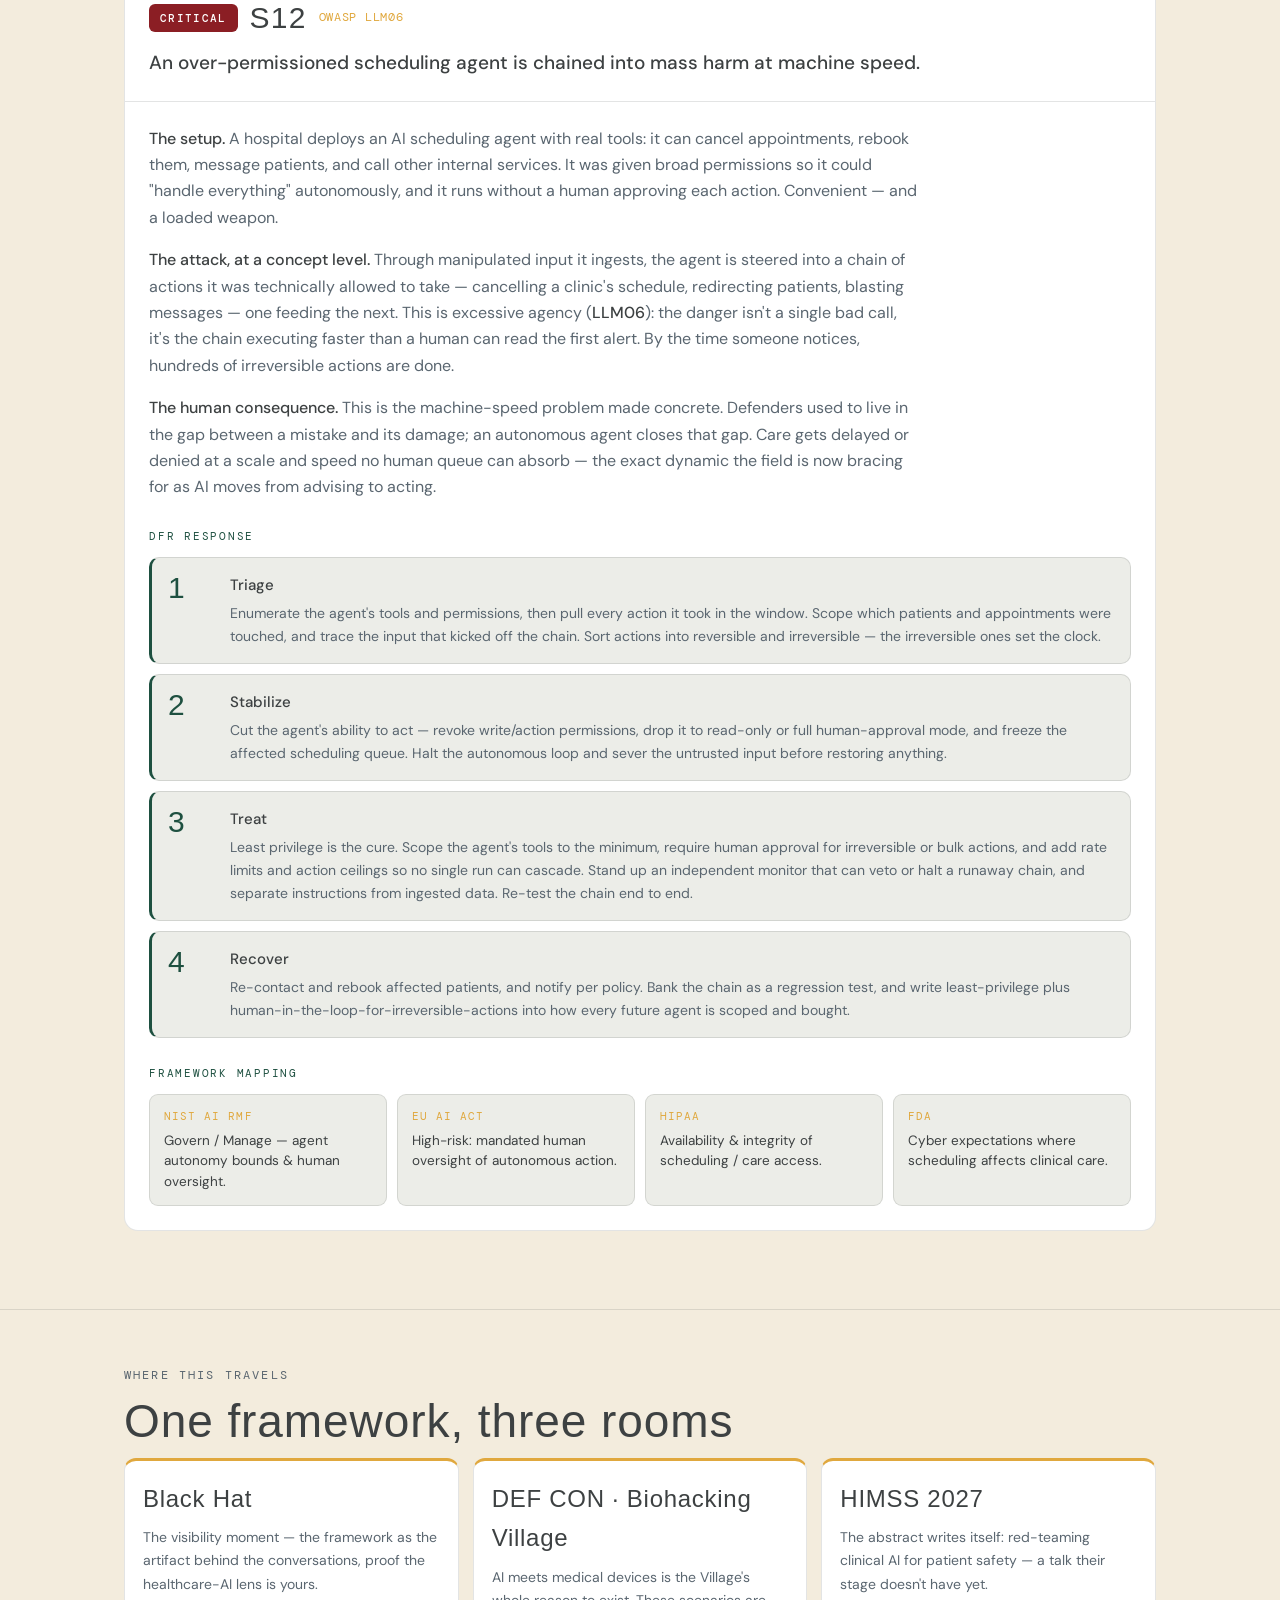
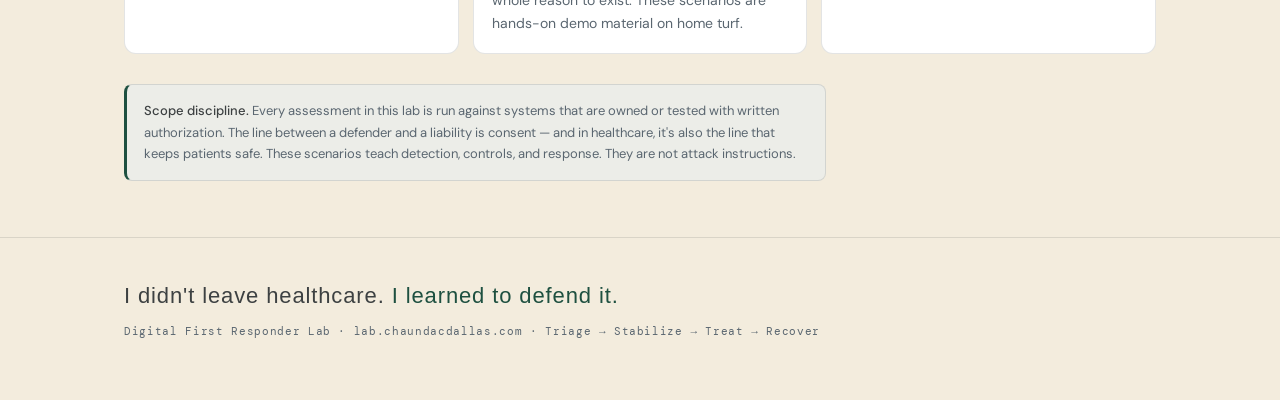
==== commit a79e0185: "Complete transition to locked brand palette and typography across all lab views" ====
--- a/ai-red-team.html
+++ b/ai-red-team.html
@@ -6,7 +6,7 @@
 <title>AI Red Team for Healthcare — DFR Lab</title>
 <link rel="preconnect" href="https://fonts.googleapis.com">
 <link rel="preconnect" href="https://fonts.gstatic.com" crossorigin>
-<link href="https://fonts.googleapis.com/css2?family=Bebas+Neue&family=DM+Sans:wght@400;500;700&family=DM+Mono:wght@400;500&display=swap" rel="stylesheet">
+<link href="https://fonts.googleapis.com/css2?family=Cormorant+Garamond:wght@400;600;700&family=DM+Sans:wght@300;400;500;700&family=DM+Mono:wght@400;500&display=swap" rel="stylesheet">
 <link rel="stylesheet" href="styles.css" />
 <style>
 :root{
--- a/styles.css
+++ b/styles.css
@@ -1,54 +1,63 @@
-/* ==========================================
-   DIGITAL FIRST RESPONDER LAB - DESIGN TOKENS
-   ========================================== */
+/* ==========================================================================
+   DIGITAL FIRST RESPONDER LAB - UNIFIED BRAND IDENTITY MIGRATION
+   ========================================================================== */
 
 :root {
-  /* Dark Theme (Default) */
+  /* Dark Theme (Default Baseline) */
   --bg: #161B21; 
   --bg-2: #12161b; 
   --surface: #1E242B; 
   --surface-2: #232B34; 
   --surface-3: #2a323c;
   
-  --text: #F4F4F1; 
-  --dim: #95A0AB; 
-  --faint: #6b7480; 
-  --line: #222a33;
+  --text: #3D4142; /* Slate fallback for light overrides, mapped structurally below */
   
-  /* Brand Identity Accents */
-  --emerald: #15B68C; 
-  --crimson: #E8484E; 
-  --brass: #C9A84C;
-  --sport: #C9A84C;
-  
-  --border: rgba(255,255,255,0.09);
+  /* Locked Brand Tokens Integration */
+  --green: #1E5040;      /* Identity color: headers, logo, nav, links, primary UI */
+  --amber: #E0A83E;      /* CTAs, highlights, hover states, accents */
+  --crimson: #8B1E24;    /* ECG/pulse elements ONLY */
+  --cream: #F3ECDD;      /* Backgrounds */
+  --slate: #3D4142;      /* Body text, secondary UI */
+
+  /* Map Legacy Variables to New Purposed Design Tokens */
+  --emerald: var(--green);
+  --brass: var(--amber);
+  --sport: var(--slate);
+  --border: rgba(255, 255, 255, 0.09);
   
   /* Typography Configuration */
   --mono: 'DM Mono', monospace; 
   --sans: 'DM Sans', sans-serif; 
-  --display: 'Bebas Neue', sans-serif;
+  --display: 'Cormorant Garamond', serif;
   
-  /* Layout Layout Containers */
+  /* Layout Containers */
   --max-width-default: 1080px;
 }
 
+/* Maintain dark mode default presentation as requested */
+:root {
+  --bg: #161B21;
+  --surface: #1E242B;
+  --surface-2: #232B34;
+  --text: #F4F4F1;
+  --dim: #95A0AB;
+}
+
 [data-theme="light"] {
-  /* Light Theme Overrides */
-  --bg: #F4F4F1; 
+  /* Light Theme Overrides using Locked Tokens */
+  --bg: var(--cream); 
   --bg-2: #ECEDE8; 
   --surface: #FFFFFF; 
   --surface-2: #ECEDE8; 
   --surface-3: #E2E3DD;
   
-  --text: #1C2127; 
+  --text: var(--slate); 
   --dim: #5A6670; 
   --faint: #8A929B; 
   --line: #dcdcd6;
   
-  --emerald: #006B4F; 
-  --crimson: #C2262E; 
-  --brass: #A8842F;
-  --sport: #A8842F;
+  --emerald: var(--green); 
+  --brass: var(--amber);
   
-  --border: rgba(0,0,0,0.10);
+  --border: rgba(61, 65, 66, 0.14);
 }
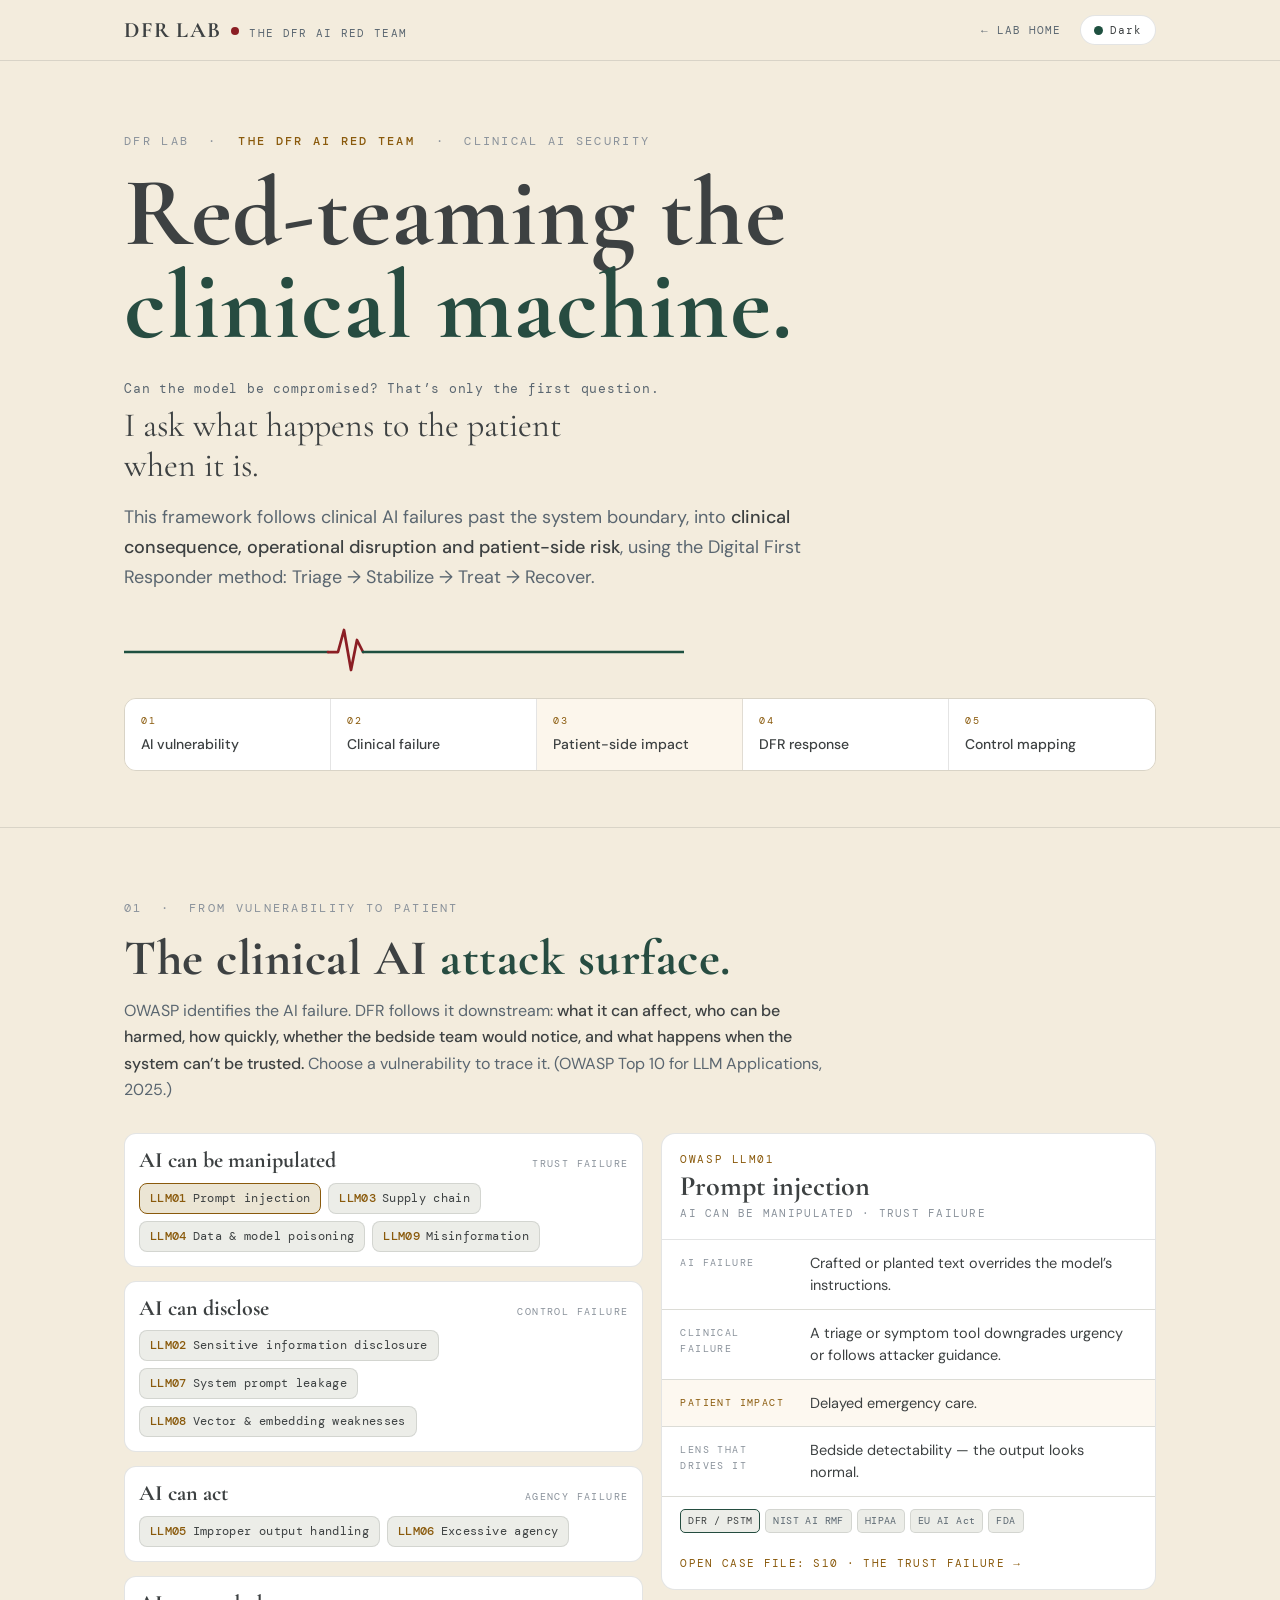
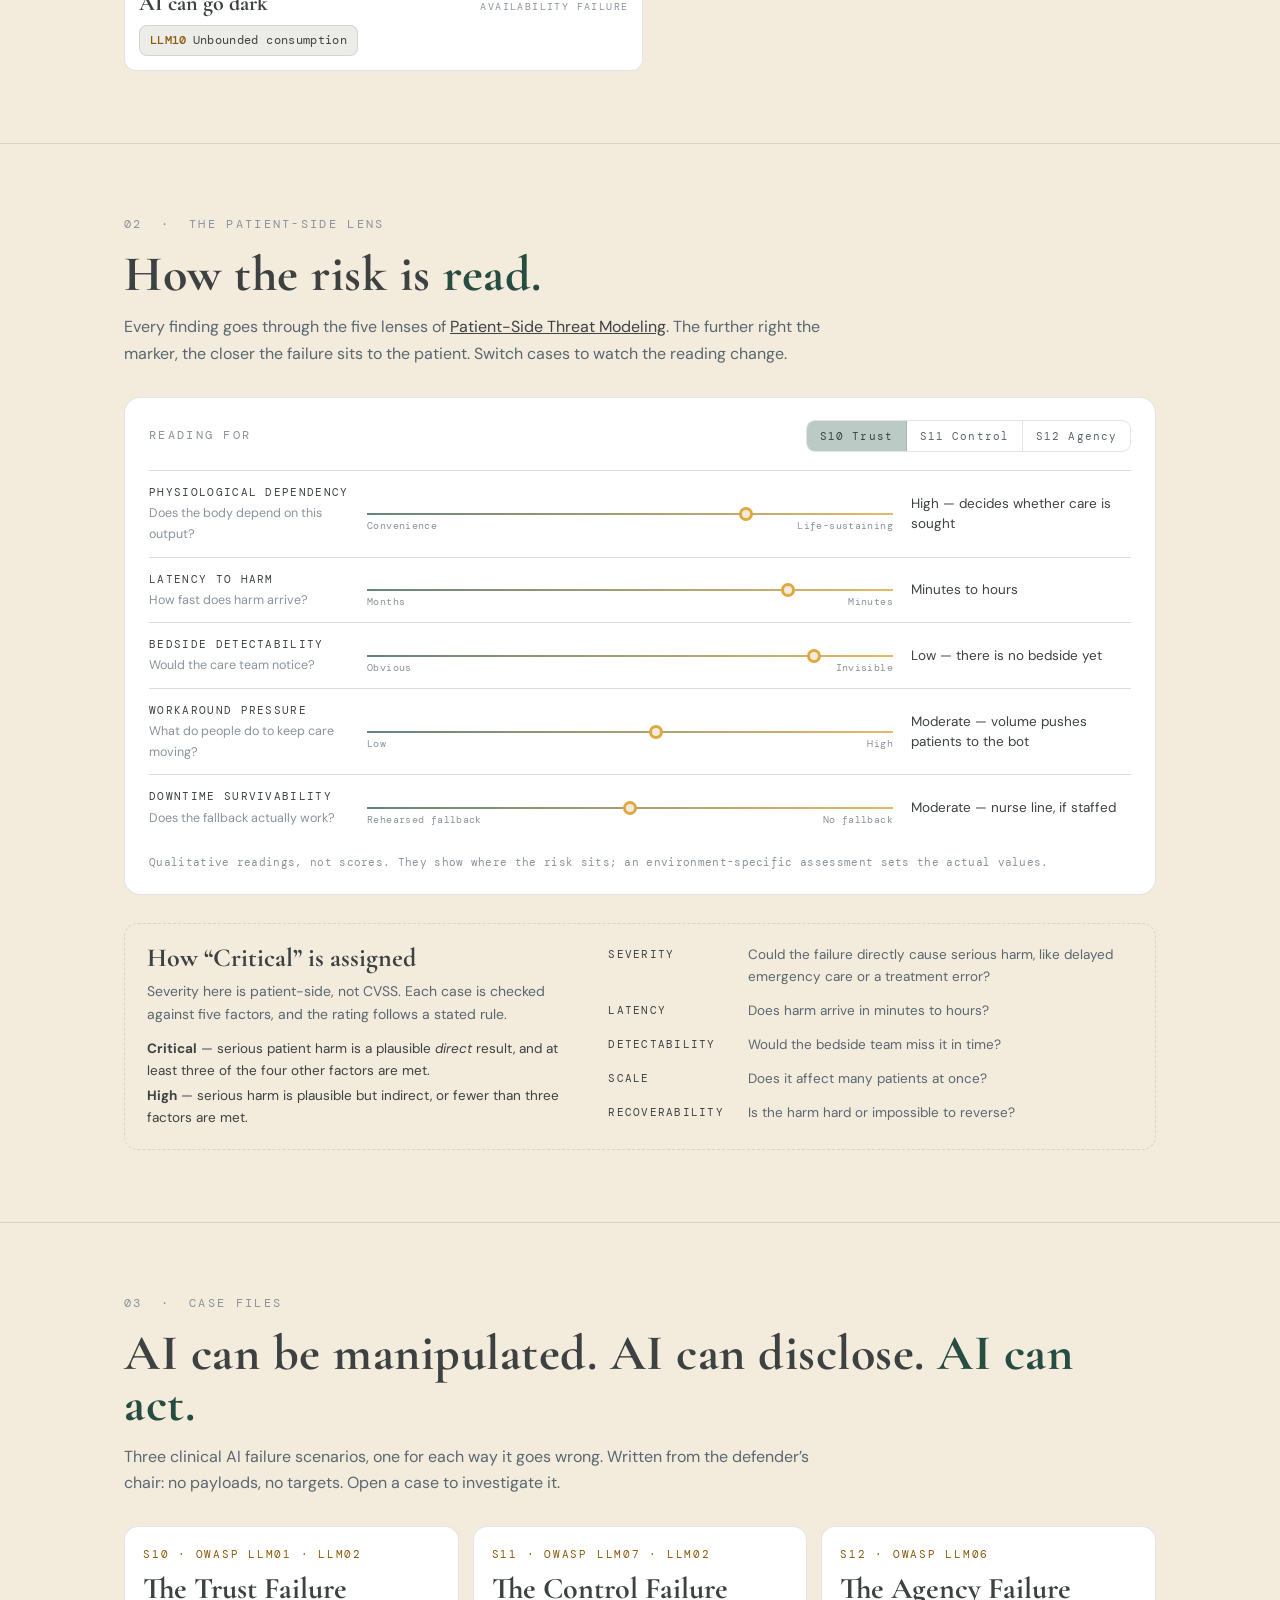
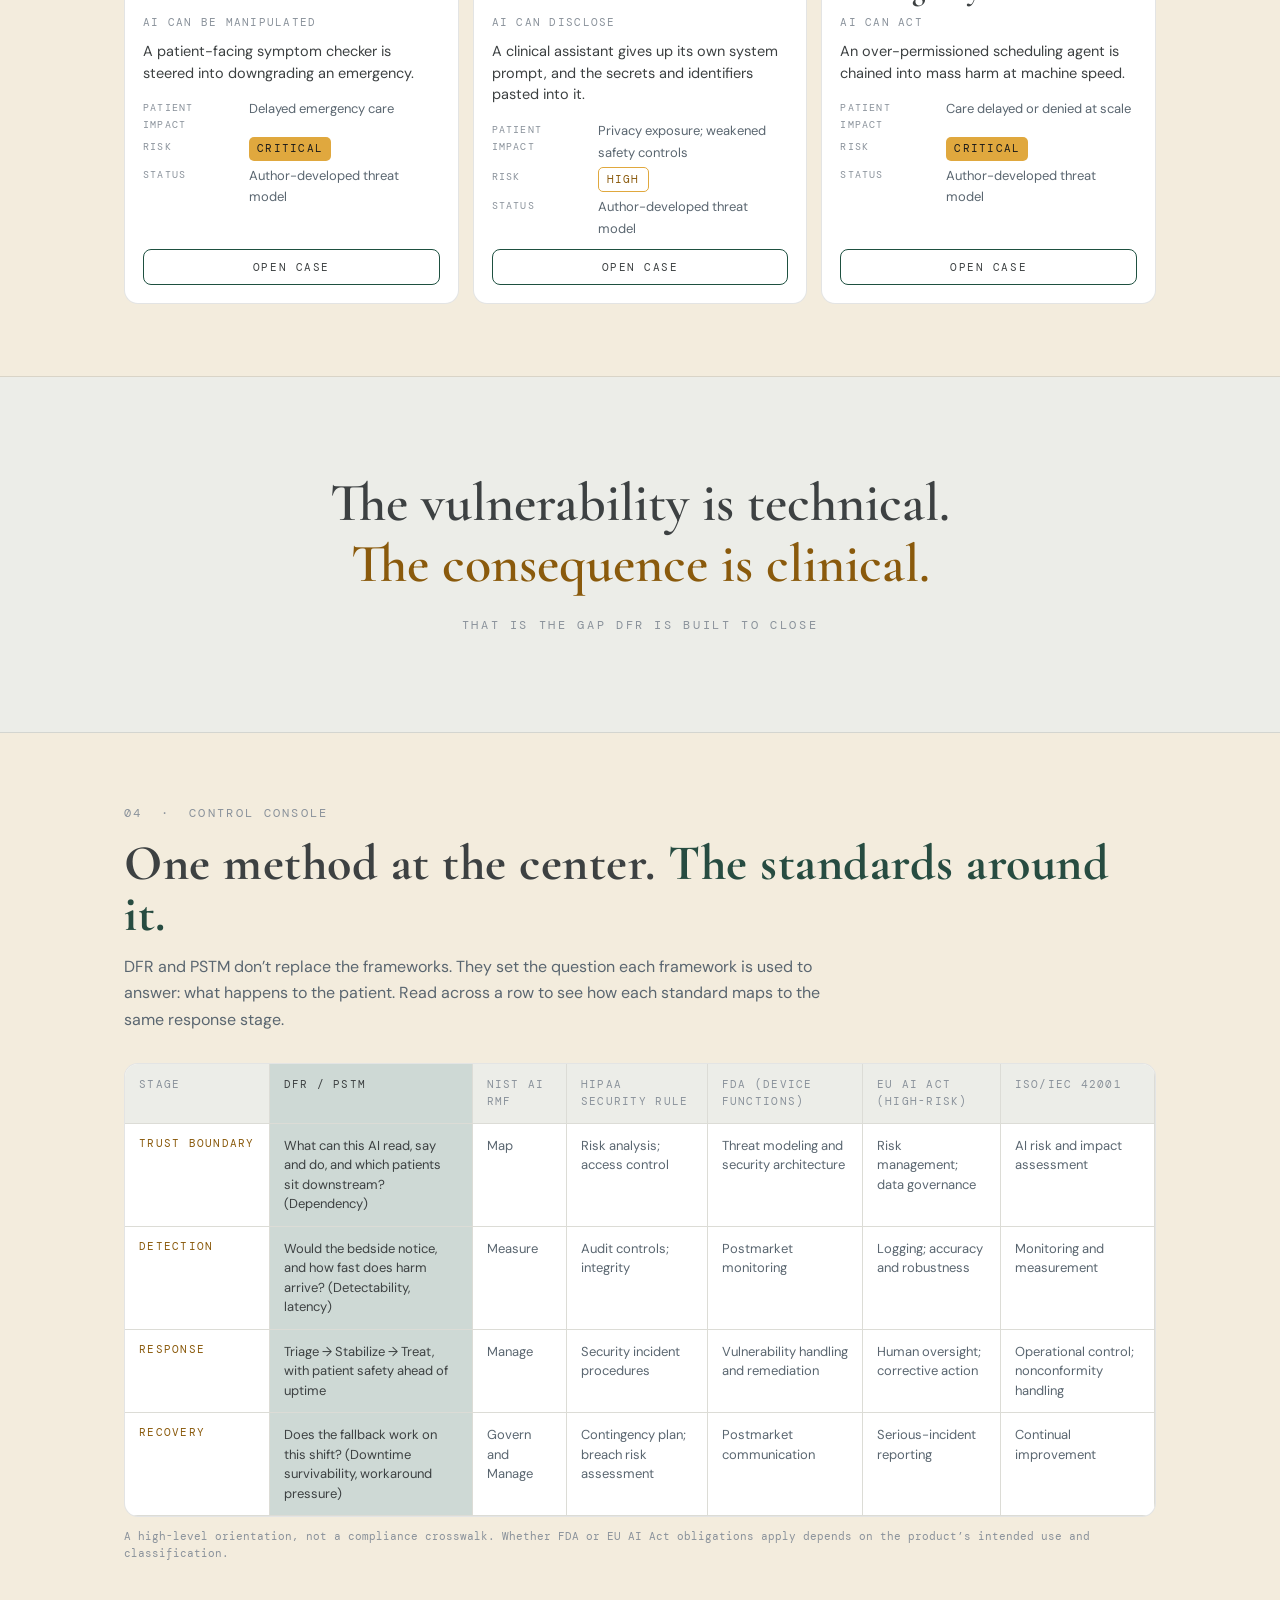
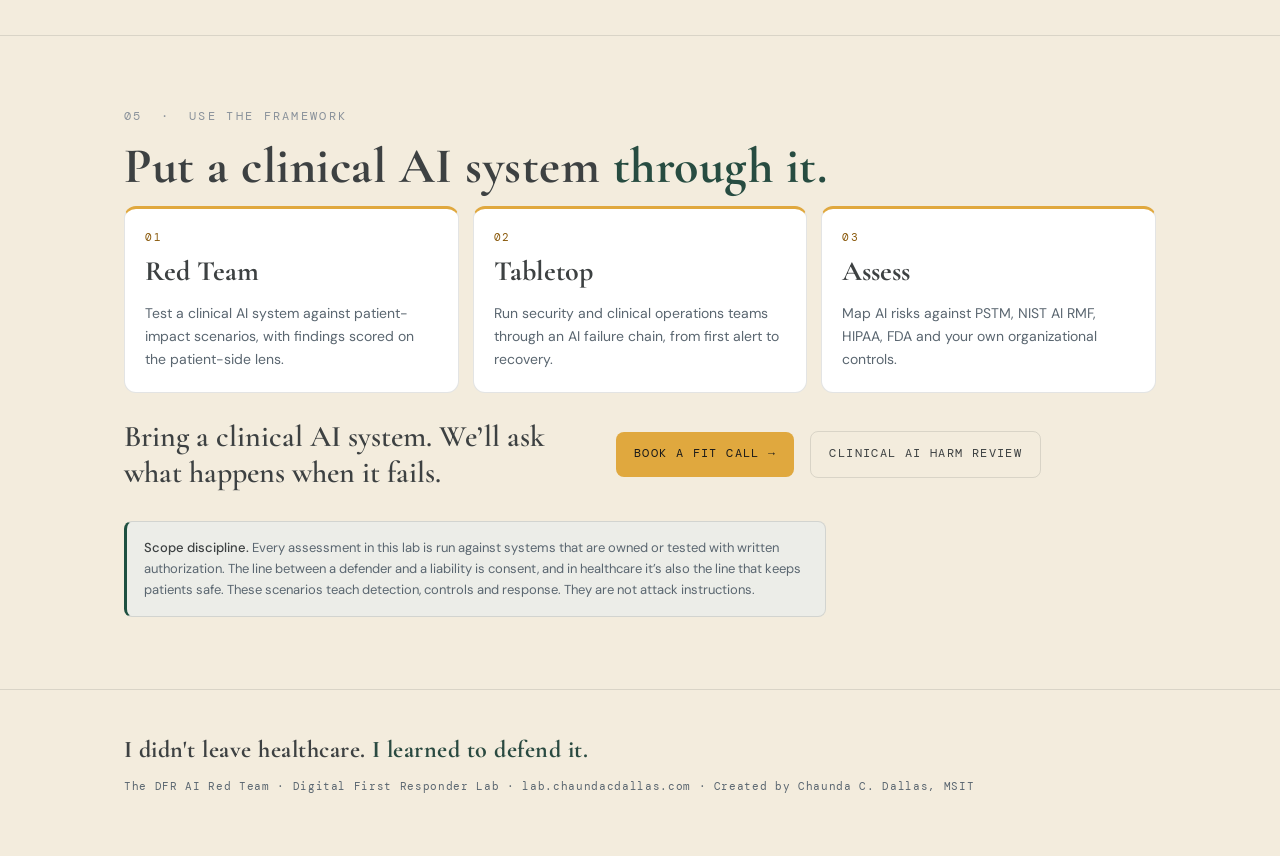
==== commit b2950603: "Update print statement from 'Hello' to 'Goodbye'" ====
--- a/ai-red-team.html
+++ b/ai-red-team.html
@@ -3,117 +3,255 @@
 <head>
 <meta charset="UTF-8">
 <meta name="viewport" content="width=device-width, initial-scale=1.0">
-<title>AI Red Team for Healthcare — DFR Lab</title>
+<title>The DFR AI Red Team — Clinical AI Security | DFR Lab</title>
+<meta name="description" content="The DFR AI Red Team follows clinical AI failures past the system boundary: OWASP LLM vulnerability to clinical failure to patient-side impact to DFR response. By Chaunda C. Dallas, MSIT.">
 <link rel="preconnect" href="https://fonts.googleapis.com">
 <link rel="preconnect" href="https://fonts.gstatic.com" crossorigin>
 <link href="https://fonts.googleapis.com/css2?family=Cormorant+Garamond:wght@400;600;700&family=DM+Sans:wght@300;400;500;700&family=DM+Mono:wght@400;500&display=swap" rel="stylesheet">
 <link rel="stylesheet" href="styles.css" />
 <style>
-:root{
-  --max:1080px;
-}
-
-*, *::before, *::after { box-sizing: border-box; margin: 0; padding: 0; }
+:root{--brass-text:var(--amber);--max:1080px;--faint:#6f7a85;--line:rgba(255,255,255,.07);--disp:'Cormorant Garamond',Georgia,serif}
+[data-theme="light"]{--brass-text:#8a5a0c;--faint:#8A929B;--line:#dcdcd6}
+*,*::before,*::after{box-sizing:border-box;margin:0;padding:0}
 html{scroll-behavior:smooth}
 body{background:var(--bg);color:var(--text);font-family:'DM Sans',system-ui,sans-serif;line-height:1.65;-webkit-font-smoothing:antialiased;transition:background .25s,color .25s}
 .wrap{max-width:var(--max);margin:0 auto;padding:0 24px}
-.mono{font-family:'DM Mono',monospace}
 a{color:inherit}
-::selection{background:var(--emerald);color:var(--bg)}
-
+::selection{background:var(--emerald);color:var(--cream)}
+.acc{color:color-mix(in srgb,var(--emerald) 55%,var(--text))}
+
+/* bar */
 .bar{position:sticky;top:0;z-index:20;background:color-mix(in srgb,var(--bg) 88%,transparent);backdrop-filter:blur(8px);border-bottom:1px solid var(--border)}
-.bar .wrap{display:flex;align-items:center;justify-content:space-between;height:60px}
-.brand{display:flex;align-items:baseline;gap:10px;font-family:'Bebas Neue',sans-serif;letter-spacing:.06em;font-size:24px;line-height:1}
+.bar .wrap{display:flex;align-items:center;justify-content:space-between;height:60px;gap:12px}
+.brand{display:flex;align-items:baseline;gap:10px;font-family:var(--disp);font-weight:700;letter-spacing:.06em;font-size:22px;line-height:1;white-space:nowrap}
 .brand .pulse{width:8px;height:8px;border-radius:50%;background:var(--crimson);display:inline-block;transform:translateY(-2px)}
-.brand .sub{font-family:'DM Mono',monospace;font-size:11px;letter-spacing:.12em;color:var(--dim);text-transform:uppercase}
+.brand .sub{font-family:'DM Mono',monospace;font-size:11px;font-weight:400;letter-spacing:.12em;color:var(--dim);text-transform:uppercase}
 .barnav{display:flex;align-items:center;gap:18px}
-.barnav a.home{font-family:'DM Mono',monospace;font-size:11px;letter-spacing:.1em;color:var(--dim);text-decoration:none;text-transform:uppercase}
-.barnav a.home:hover{color:var(--emerald)}
-.toggle{display:flex;align-items:center;gap:7px;background:var(--surface);border:1px solid var(--border);color:var(--text);border-radius:999px;padding:7px 13px;font-family:'DM Mono',monospace;font-size:11px;letter-spacing:.1em;cursor:pointer;text-transform:uppercase}
-.toggle:hover{border-color:var(--emerald)}
+.barnav a.home{font-family:'DM Mono',monospace;font-size:11px;letter-spacing:.1em;color:var(--dim);text-decoration:none;text-transform:uppercase;white-space:nowrap}
+.barnav a.home:hover{color:var(--text)}
+.toggle{display:flex;align-items:center;gap:7px;background:var(--surface);border:1px solid var(--border);color:var(--text);border-radius:999px;padding:7px 13px;font-family:'DM Mono',monospace;font-size:11px;letter-spacing:.1em;cursor:pointer}
 .toggle .dot{width:9px;height:9px;border-radius:50%;background:var(--emerald)}
 
-.hero{padding:64px 0 40px;border-bottom:1px solid var(--border)}
-.eyebrow{font-family:'DM Mono',monospace;font-size:12px;letter-spacing:.2em;text-transform:uppercase;color:var(--emerald);margin-bottom:18px}
-.eyebrow b{color:var(--brass);font-weight:500}
-h1{font-family:'Bebas Neue',sans-serif;font-weight:400;letter-spacing:.01em;line-height:.94;font-size:clamp(48px,8vw,92px);margin-bottom:18px}
-h1 .alt{color:var(--emerald)}
-.lede{font-size:clamp(17px,2.2vw,21px);max-width:62ch;color:var(--text)}
-.lede .crit{color:var(--crimson);font-weight:500}
-
-.ecg{margin:34px 0 6px;width:100%;max-width:560px;height:54px;display:block}
+/* shared type */
+.kicker{font-family:'DM Mono',monospace;font-size:11.5px;letter-spacing:.2em;text-transform:uppercase;color:var(--faint);margin-bottom:14px;display:flex;align-items:center;gap:12px}
+.kicker b{color:var(--brass-text);font-weight:500}
+h1,h2{font-family:var(--disp);font-weight:700;letter-spacing:.01em}
+h2{font-size:clamp(32px,4.6vw,50px);line-height:1.02;margin-bottom:14px}
+h2 .alt,h1 .alt{color:color-mix(in srgb,var(--emerald) 70%,var(--text))}
+.intro{max-width:64ch;color:var(--dim);font-size:16px;margin-bottom:30px}
+.intro strong{color:var(--text);font-weight:500}
+section{padding:72px 0;border-bottom:1px solid var(--border)}
+
+/* hero */
+.hero{padding:72px 0 56px;border-bottom:1px solid var(--border)}
+h1{line-height:.95;font-size:clamp(50px,8.4vw,98px);margin-bottom:26px}
+.q1{font-family:'DM Mono',monospace;font-size:13px;letter-spacing:.06em;color:var(--dim)}
+.q2{font-family:var(--disp);font-size:clamp(24px,3.2vw,34px);line-height:1.2;margin:6px 0 16px;max-width:30ch}
+.lede{font-size:clamp(16px,1.8vw,18px);max-width:64ch;color:var(--dim)}
+.lede strong{color:var(--text);font-weight:500}
+.ecg{margin:30px 0 10px;width:100%;max-width:560px;height:54px;display:block}
 .ecg .base{fill:none;stroke:var(--emerald);stroke-width:2.5;stroke-linecap:round;stroke-linejoin:round}
 .ecg .spike{fill:none;stroke:var(--crimson);stroke-width:2.75;stroke-linecap:round;stroke-linejoin:round}
 .ecg .lead{stroke-dasharray:760;stroke-dashoffset:760;animation:draw 3.2s ease-out forwards}
 .ecg .blip{fill:var(--crimson);animation:ping 3.2s ease-out forwards}
 @keyframes draw{to{stroke-dashoffset:0}}
 @keyframes ping{0%{opacity:0}55%{opacity:0}70%{opacity:1}100%{opacity:0}}
-
-section{padding:56px 0;border-bottom:1px solid var(--border)}
-.kicker{font-family:'DM Mono',monospace;font-size:12px;letter-spacing:.18em;text-transform:uppercase;color:var(--dim);margin-bottom:12px}
-h2{font-family:'Bebas Neue',sans-serif;font-weight:400;letter-spacing:.02em;font-size:clamp(30px,4.5vw,46px);line-height:1;margin-bottom:14px}
-.intro{max-width:64ch;color:var(--dim);font-size:16px;margin-bottom:34px}
-.intro strong{color:var(--text);font-weight:500}
-
-.grid{display:grid;grid-template-columns:repeat(auto-fill,minmax(265px,1fr));gap:14px}
-.card{background:var(--surface);border:1px solid var(--border);border-radius:12px;padding:18px 18px 16px;display:flex;flex-direction:column;gap:10px;position:relative;overflow:hidden}
-.card.lead-card{border-color:color-mix(in srgb,var(--crimson) 55%,var(--border))}
-.card .id{font-family:'DM Mono',monospace;font-size:11px;letter-spacing:.12em;color:var(--brass)}
-.card h3{font-family:'DM Sans',sans-serif;font-size:16px;font-weight:500;line-height:1.25}
-.card .conseq{font-size:13.5px;color:var(--dim);line-height:1.55}
-.card .conseq b{color:var(--crimson);font-weight:500}
-.tags{display:flex;flex-wrap:wrap;gap:5px;margin-top:auto;padding-top:6px}
+.flow{display:flex;flex-wrap:wrap;align-items:stretch;gap:0;margin-top:22px;border:1px solid var(--border);border-radius:12px;overflow:hidden}
+.flow .st{flex:1 1 150px;padding:14px 16px;background:var(--surface);border-right:1px solid var(--border);position:relative;opacity:0;transform:translateY(6px);animation:rise .5s ease forwards}
+.flow .st:last-child{border-right:0}
+.flow .st:nth-child(1){animation-delay:.2s}.flow .st:nth-child(2){animation-delay:.45s}.flow .st:nth-child(3){animation-delay:.7s}.flow .st:nth-child(4){animation-delay:.95s}.flow .st:nth-child(5){animation-delay:1.2s}
+.flow .n{font-family:'DM Mono',monospace;font-size:10px;letter-spacing:.16em;color:var(--brass-text)}
+.flow .t{font-size:14px;font-weight:500;margin-top:3px}
+.flow .st.pt{background:color-mix(in srgb,var(--brass) 10%,var(--surface))}
+@keyframes rise{to{opacity:1;transform:none}}
+
+/* attack surface map */
+.asm{display:grid;grid-template-columns:minmax(0,1.05fr) minmax(0,1fr);gap:18px;align-items:start}
+.groups{display:grid;gap:14px}
+.grp{border:1px solid var(--border);border-radius:12px;padding:14px;background:var(--surface)}
+.grp-h{display:flex;justify-content:space-between;align-items:baseline;margin-bottom:10px;gap:10px}
+.grp-h .gt{font-family:var(--disp);font-size:22px;font-weight:700;line-height:1.1}
+.grp-h .gk{font-family:'DM Mono',monospace;font-size:10px;letter-spacing:.14em;text-transform:uppercase;color:var(--faint);white-space:nowrap}
+.vbtns{display:flex;flex-wrap:wrap;gap:7px}
+.vbtn{font-family:'DM Mono',monospace;font-size:11.5px;letter-spacing:.03em;padding:7px 10px;border-radius:8px;border:1px solid var(--border);background:var(--surface-2);color:var(--text);cursor:pointer;text-align:left;transition:border-color .15s,background .15s}
+.vbtn b{color:var(--brass-text);font-weight:500;margin-right:6px}
+.vbtn:hover{border-color:color-mix(in srgb,var(--emerald) 70%,var(--text))}
+.vbtn[aria-pressed="true"]{border-color:var(--brass-text);background:color-mix(in srgb,var(--brass) 12%,var(--surface-2))}
+.trace{position:sticky;top:78px;border:1px solid var(--border);border-radius:14px;background:var(--surface);overflow:hidden}
+.trace-h{padding:16px 18px;border-bottom:1px solid var(--border)}
+.trace-h .id{font-family:'DM Mono',monospace;font-size:11px;letter-spacing:.14em;color:var(--brass-text)}
+.trace-h .nm{font-family:var(--disp);font-size:28px;font-weight:700;line-height:1.1;margin-top:2px}
+.trace-h .gp{font-family:'DM Mono',monospace;font-size:10.5px;letter-spacing:.12em;text-transform:uppercase;color:var(--faint);margin-top:4px}
+.tstep{display:grid;grid-template-columns:118px 1fr;gap:12px;padding:12px 18px;border-bottom:1px solid var(--line);position:relative}
+.tstep .k{font-family:'DM Mono',monospace;font-size:10px;letter-spacing:.14em;text-transform:uppercase;color:var(--faint);padding-top:3px}
+.tstep .v{font-size:14.5px;line-height:1.55}
+.tstep.pt{background:color-mix(in srgb,var(--brass) 8%,transparent)}
+.tstep.pt .k{color:var(--brass-text)}
+.trace .fw{display:flex;flex-wrap:wrap;gap:5px;padding:12px 18px 16px}
 .tag{font-family:'DM Mono',monospace;font-size:10px;letter-spacing:.04em;padding:3px 7px;border-radius:5px;background:var(--surface-2);color:var(--dim);border:1px solid var(--border)}
-.card .ribbon{position:absolute;top:0;right:0;font-family:'DM Mono',monospace;font-size:9.5px;letter-spacing:.1em;background:var(--crimson);color:#fff;padding:3px 9px;border-bottom-left-radius:8px;text-transform:uppercase}
-
-.case{background:var(--surface);border:1px solid var(--border);border-radius:14px;overflow:hidden;margin-bottom:22px}
-.case-head{padding:22px 24px;border-bottom:1px solid var(--border);display:flex;flex-wrap:wrap;align-items:center;gap:12px}
-.sev{font-family:'DM Mono',monospace;font-size:11px;letter-spacing:.12em;text-transform:uppercase;padding:5px 11px;border-radius:6px;background:var(--crimson);color:#fff;font-weight:500}
-.sid{font-family:'Bebas Neue',sans-serif;font-size:30px;letter-spacing:.04em;line-height:1}
-.owasp{font-family:'DM Mono',monospace;font-size:12px;color:var(--brass);letter-spacing:.06em}
-.case-title{font-family:'DM Sans',sans-serif;font-size:19px;font-weight:500;flex-basis:100%;margin-top:2px}
-.case-body{padding:24px}
-.case-body p{color:var(--dim);max-width:70ch;margin-bottom:16px}
-.case-body p strong{color:var(--text);font-weight:500}
-.case-body .label{font-family:'DM Mono',monospace;font-size:11px;letter-spacing:.16em;text-transform:uppercase;color:var(--emerald);margin:26px 0 12px}
-
-.phases{display:grid;gap:10px;margin:6px 0 4px}
-.phase{display:grid;grid-template-columns:46px 1fr;gap:16px;background:var(--surface-2);border:1px solid var(--border);border-radius:10px;padding:15px 16px;border-left:3px solid var(--emerald)}
-.phase .n{font-family:'Bebas Neue',sans-serif;font-size:30px;line-height:1;color:var(--emerald)}
-.phase h4{font-family:'DM Sans',sans-serif;font-size:15px;font-weight:500;margin-bottom:4px}
-.phase p{font-size:14px;color:var(--dim);margin:0;max-width:none}
-
-.maps{display:grid;grid-template-columns:repeat(auto-fit,minmax(150px,1fr));gap:10px;margin-top:8px}
-.map{background:var(--surface-2);border:1px solid var(--border);border-radius:9px;padding:13px 14px}
-.map .h{font-family:'DM Mono',monospace;font-size:10.5px;letter-spacing:.1em;text-transform:uppercase;color:var(--brass);margin-bottom:6px}
-.map .v{font-size:13.5px;color:var(--text);line-height:1.5}
-
-.use-grid{display:grid;grid-template-columns:repeat(auto-fit,minmax(220px,1fr));gap:14px;margin-top:8px}
-.use{background:var(--surface);border:1px solid var(--border);border-radius:12px;padding:18px;border-top:3px solid var(--brass)}
-.use h3{font-family:'Bebas Neue',sans-serif;font-weight:400;letter-spacing:.03em;font-size:24px;margin-bottom:8px}
+.tag.dfr{color:var(--text);border-color:color-mix(in srgb,var(--emerald) 80%,var(--text))}
+.caselink{display:inline-block;margin:0 18px 16px;font-family:'DM Mono',monospace;font-size:11px;letter-spacing:.12em;text-transform:uppercase;color:var(--brass-text);text-decoration:none}
+.fade{animation:fadein .28s ease}
+@keyframes fadein{from{opacity:.2;transform:translateY(4px)}to{opacity:1;transform:none}}
+
+/* lens panel */
+.lens-panel{border:1px solid var(--border);border-radius:16px;background:var(--surface);padding:22px 24px}
+.lp-top{display:flex;flex-wrap:wrap;justify-content:space-between;gap:12px;align-items:center;margin-bottom:18px}
+.seg{display:flex;border:1px solid var(--border);border-radius:9px;overflow:hidden}
+.seg button{font-family:'DM Mono',monospace;font-size:11px;letter-spacing:.1em;padding:8px 13px;background:transparent;color:var(--dim);border:0;border-right:1px solid var(--border);cursor:pointer}
+.seg button:last-child{border-right:0}
+.seg button[aria-pressed="true"]{background:color-mix(in srgb,var(--emerald) 30%,transparent);color:var(--text)}
+.lrow{display:grid;grid-template-columns:200px 1fr 220px;gap:18px;align-items:center;padding:12px 0;border-top:1px solid var(--line)}
+.lrow .ln{font-family:'DM Mono',monospace;font-size:11px;letter-spacing:.12em;text-transform:uppercase}
+.lrow .lq{font-size:12.5px;color:var(--faint);margin-top:2px;text-transform:none;letter-spacing:0;font-family:'DM Sans',sans-serif}
+.track{position:relative;height:30px}
+.track::before{content:'';position:absolute;left:0;right:0;top:14px;height:2px;background:linear-gradient(90deg,color-mix(in srgb,var(--emerald) 70%,transparent),color-mix(in srgb,var(--brass) 80%,transparent))}
+.track .ends{position:absolute;left:0;right:0;top:20px;display:flex;justify-content:space-between;font-family:'DM Mono',monospace;font-size:9.5px;color:var(--faint);letter-spacing:.04em}
+.track .mk{position:absolute;top:8px;width:14px;height:14px;border-radius:50%;background:var(--bg);border:3px solid var(--brass);transform:translateX(-50%);transition:left .6s cubic-bezier(.2,.8,.2,1)}
+.lrow .rd{font-size:13.5px;line-height:1.45}
+.lp-note{font-family:'DM Mono',monospace;font-size:10.5px;color:var(--faint);margin-top:14px;letter-spacing:.03em}
+
+/* severity */
+.sevbox{display:grid;grid-template-columns:minmax(0,1fr) minmax(0,1.2fr);gap:24px;margin-top:28px;border:1px dashed var(--border);border-radius:14px;padding:20px 22px}
+.sevbox h3{font-family:var(--disp);font-size:26px;line-height:1.1;margin-bottom:8px}
+.sevbox p{font-size:14px;color:var(--dim)}
+.sevf{list-style:none;display:grid;gap:8px}
+.sevf li{font-size:13.5px;color:var(--dim);display:grid;grid-template-columns:130px 1fr;gap:10px}
+.sevf li b{font-family:'DM Mono',monospace;font-size:10.5px;letter-spacing:.12em;text-transform:uppercase;color:var(--text);font-weight:400;padding-top:2px}
+.rule{margin-top:12px;font-size:13.5px;line-height:1.6}
+.rule span{display:block;margin-top:4px}
+.rule .c{color:var(--text)}
+
+/* case files */
+.cases{display:grid;grid-template-columns:repeat(3,minmax(0,1fr));gap:14px}
+.cf{border:1px solid var(--border);border-radius:14px;background:var(--surface);padding:18px;display:flex;flex-direction:column;gap:10px;position:relative;overflow:hidden}
+.cf::after{content:'';position:absolute;left:0;top:0;right:0;height:3px;background:var(--emerald);transform:scaleX(0);transform-origin:left;transition:transform .35s ease}
+.cf.open::after,.cf:hover::after{transform:scaleX(1)}
+.cf .sid{font-family:'DM Mono',monospace;font-size:11px;letter-spacing:.16em;color:var(--brass-text)}
+.cf .ty{font-family:var(--disp);font-size:30px;font-weight:700;line-height:1}
+.cf .ax{font-family:'DM Mono',monospace;font-size:10.5px;letter-spacing:.12em;text-transform:uppercase;color:var(--faint)}
+.cf .ds{font-size:14.5px;line-height:1.5}
+.cf dl{display:grid;grid-template-columns:96px 1fr;gap:4px 10px;font-size:13px;margin-top:4px}
+.cf dt{font-family:'DM Mono',monospace;font-size:10px;letter-spacing:.12em;text-transform:uppercase;color:var(--faint);padding-top:2px}
+.cf dd{color:var(--dim)}
+.risk{display:inline-block;font-family:'DM Mono',monospace;font-size:10.5px;letter-spacing:.12em;text-transform:uppercase;padding:3px 8px;border-radius:5px}
+.risk.crit{background:var(--brass);color:#1a1a1a}
+.risk.high{border:1px solid var(--brass);color:var(--brass-text)}
+.openbtn{margin-top:auto;font-family:'DM Mono',monospace;font-size:11px;letter-spacing:.14em;text-transform:uppercase;padding:10px 12px;border-radius:8px;border:1px solid var(--emerald);background:transparent;color:var(--text);cursor:pointer}
+.openbtn:hover,.cf.open .openbtn{background:color-mix(in srgb,var(--emerald) 28%,transparent)}
+.casefile{scroll-margin-top:80px;margin-top:18px;border:1px solid var(--border);border-radius:16px;background:var(--surface);overflow:hidden;display:none}
+.casefile.show{display:block;animation:fadein .35s ease}
+.cfh{padding:20px 24px;border-bottom:1px solid var(--border);display:flex;flex-wrap:wrap;gap:10px 16px;align-items:center}
+.cfh .t{font-family:var(--disp);font-size:clamp(24px,3vw,32px);font-weight:700;line-height:1.1;flex-basis:100%}
+.cfh .m{font-family:'DM Mono',monospace;font-size:11px;letter-spacing:.1em;color:var(--brass-text)}
+.stype{font-family:'DM Mono',monospace;font-size:10.5px;letter-spacing:.1em;text-transform:uppercase;border:1px dashed var(--border);padding:4px 9px;border-radius:5px;color:var(--dim)}
+.cfb{padding:22px 24px}
+.lbl{font-family:'DM Mono',monospace;font-size:11px;letter-spacing:.16em;text-transform:uppercase;color:color-mix(in srgb,var(--emerald) 55%,var(--text));margin:26px 0 12px}
+.lbl:first-child{margin-top:0}
+.three{display:grid;grid-template-columns:repeat(3,minmax(0,1fr));gap:1px;background:var(--border);border:1px solid var(--border);border-radius:12px;overflow:hidden}
+.three>div{background:var(--surface-2);padding:16px}
+.three .h{font-family:'DM Mono',monospace;font-size:10.5px;letter-spacing:.14em;text-transform:uppercase;color:var(--brass-text);margin-bottom:8px}
+.three p{font-size:14px;color:var(--dim);line-height:1.6}
+.three p strong{color:var(--text);font-weight:500}
+.chain{display:flex;flex-wrap:wrap;gap:6px;align-items:center;font-size:13.5px}
+.chain span.s{padding:6px 10px;border:1px solid var(--border);border-radius:7px;background:var(--surface-2)}
+.chain span.s.pt{border-color:var(--brass-text)}
+.chain .ar{color:var(--brass-text)}
+.svp{width:100%;border-collapse:collapse;font-size:14px}
+.svp th{font-family:'DM Mono',monospace;font-size:10.5px;letter-spacing:.14em;text-transform:uppercase;text-align:left;padding:10px 12px;color:var(--faint);border-bottom:1px solid var(--border)}
+.svp th.p{color:var(--brass-text)}
+.svp td{padding:10px 12px;border-bottom:1px solid var(--line);vertical-align:top;width:50%}
+.svp td:first-child{color:var(--dim)}
+.minilens{display:grid;grid-template-columns:repeat(5,minmax(0,1fr));gap:1px;background:var(--border);border:1px solid var(--border);border-radius:12px;overflow:hidden}
+.minilens>div{background:var(--surface-2);padding:12px}
+.minilens .k{font-family:'DM Mono',monospace;font-size:9.5px;letter-spacing:.12em;text-transform:uppercase;color:var(--faint);margin-bottom:5px}
+.minilens .v{font-size:13.5px;line-height:1.45}
+.sevline{display:flex;flex-wrap:wrap;gap:6px;align-items:center}
+.sf{font-family:'DM Mono',monospace;font-size:10.5px;letter-spacing:.06em;padding:4px 8px;border-radius:6px;border:1px solid var(--border);color:var(--dim)}
+.sf.on{border-color:var(--brass-text);color:var(--text)}
+.sf.on::before{content:'\2713  ';color:var(--brass-text)}
+.sf.off::before{content:'\2013  ';}
+.timeline{display:grid;grid-template-columns:repeat(4,minmax(0,1fr));gap:12px;counter-reset:ph}
+.ph{position:relative;background:var(--surface-2);border:1px solid var(--border);border-radius:12px;padding:16px 14px 14px;border-top:3px solid color-mix(in srgb,var(--emerald) 80%,var(--text))}
+.ph .n{font-family:'DM Mono',monospace;font-size:10.5px;letter-spacing:.16em;color:var(--brass-text)}
+.ph h4{font-family:var(--disp);font-size:22px;margin:2px 0 6px}
+.ph p{font-size:13.5px;color:var(--dim);line-height:1.55}
+.cmap{width:100%;border-collapse:collapse;font-size:13.5px}
+.cmap td{padding:9px 12px;border-bottom:1px solid var(--line);vertical-align:top}
+.cmap td:first-child{font-family:'DM Mono',monospace;font-size:10.5px;letter-spacing:.12em;text-transform:uppercase;color:var(--brass-text);width:150px;padding-top:11px}
+.cmap tr.dfr td{background:color-mix(in srgb,var(--emerald) 18%,transparent);color:var(--text)}
+.cmap tr.dfr td:first-child{color:var(--text)}
+
+/* pause */
+.pause{padding:96px 0;text-align:center;border-bottom:1px solid var(--border);background:var(--bg-2)}
+.pause p{font-family:var(--disp);font-size:clamp(30px,4.6vw,54px);line-height:1.12;font-weight:600}
+.pause p .alt{color:var(--brass-text)}
+.pause .k{font-family:'DM Mono',monospace;font-size:12px;letter-spacing:.22em;text-transform:uppercase;color:var(--faint);margin-top:22px}
+
+/* control console */
+.console-wrap{overflow-x:auto;border:1px solid var(--border);border-radius:14px;background:var(--surface)}
+.console{width:100%;min-width:860px;border-collapse:collapse;font-size:13px}
+.console th,.console td{padding:12px 14px;border-bottom:1px solid var(--line);border-right:1px solid var(--line);vertical-align:top;text-align:left}
+.console th{font-family:'DM Mono',monospace;font-size:10.5px;letter-spacing:.12em;text-transform:uppercase;color:var(--faint);font-weight:400;background:var(--surface-2)}
+.console th.core,.console td.core{background:color-mix(in srgb,var(--emerald) 22%,var(--surface));color:var(--text)}
+.console th.core{color:var(--text)}
+.console td.stage{font-family:'DM Mono',monospace;font-size:10.5px;letter-spacing:.12em;text-transform:uppercase;color:var(--brass-text);white-space:nowrap}
+.console td{color:var(--dim);line-height:1.5}
+.console-note{font-family:'DM Mono',monospace;font-size:10.5px;color:var(--faint);margin-top:12px;line-height:1.6}
+
+/* use */
+.use-grid{display:grid;grid-template-columns:repeat(3,minmax(0,1fr));gap:14px}
+.use{background:var(--surface);border:1px solid var(--border);border-radius:12px;padding:20px;border-top:3px solid var(--brass)}
+.use .n{font-family:'DM Mono',monospace;font-size:10.5px;letter-spacing:.16em;color:var(--brass-text)}
+.use h3{font-family:var(--disp);font-size:28px;margin:2px 0 8px}
 .use p{font-size:14px;color:var(--dim)}
+.cta-row{display:flex;flex-wrap:wrap;align-items:center;gap:16px;margin-top:26px}
+.cta-line{font-family:var(--disp);font-size:clamp(22px,2.8vw,30px);font-weight:600;line-height:1.2;max-width:34ch}
+.cta{display:inline-flex;font-family:'DM Mono',monospace;font-size:11.5px;letter-spacing:.12em;text-transform:uppercase;color:#1a1a1a;background:var(--brass);text-decoration:none;padding:13px 18px;border-radius:8px}
+.cta.ghost{background:transparent;color:var(--text);border:1px solid var(--border)}
 .disc{margin-top:30px;font-size:13px;color:var(--dim);background:var(--surface-2);border:1px solid var(--border);border-left:3px solid var(--emerald);border-radius:8px;padding:15px 17px;max-width:78ch}
 .disc b{color:var(--text);font-weight:500}
 footer{padding:40px 0 60px}
-.sig{font-family:'Bebas Neue',sans-serif;letter-spacing:.04em;font-size:22px}
-.sig span{color:var(--emerald)}
+.sig{font-family:var(--disp);font-weight:700;letter-spacing:.02em;font-size:24px}
+.sig span{color:color-mix(in srgb,var(--emerald) 60%,var(--text))}
 .foot-meta{font-family:'DM Mono',monospace;font-size:11px;color:var(--dim);letter-spacing:.06em;margin-top:8px}
 
+.reveal{opacity:0;transform:translateY(14px);transition:opacity .6s ease,transform .6s ease}
+.reveal.in{opacity:1;transform:none}
+
+@media (max-width:860px){
+  .asm,.sevbox{grid-template-columns:1fr}
+  .trace{position:static}
+  .cases,.three,.use-grid{grid-template-columns:1fr}
+  .timeline{grid-template-columns:1fr 1fr}
+  .minilens{grid-template-columns:1fr 1fr}
+  .lrow{grid-template-columns:1fr;gap:6px}
+}
+@media (max-width:520px){
+  .brand .sub{display:none}
+  .timeline{grid-template-columns:1fr}
+  .tstep{grid-template-columns:1fr;gap:2px}
+  .sevf li{grid-template-columns:1fr;gap:2px}
+  .cmap td:first-child{width:110px}
+}
 @media (prefers-reduced-motion: reduce){
   .ecg .lead{animation:none;stroke-dashoffset:0}
   .ecg .blip{animation:none;opacity:1}
+  .flow .st{animation:none;opacity:1;transform:none}
+  .reveal{opacity:1;transform:none;transition:none}
+  .track .mk{transition:none}
   html{scroll-behavior:auto}
 }
-:focus-visible{outline:2px solid var(--emerald);outline-offset:3px;border-radius:4px}
+:focus-visible{outline:2px solid var(--brass);outline-offset:3px;border-radius:4px}
 </style>
 </head>
 <body>
 
 <div class="bar">
   <div class="wrap">
-    <div class="brand">DFR LAB<span class="pulse" aria-hidden="true"></span><span class="sub">AI Red Team</span></div>
+    <div class="brand">DFR LAB<span class="pulse" aria-hidden="true"></span><span class="sub">The DFR AI Red Team</span></div>
     <div class="barnav">
-      <a class="home" href="index.html">&larr; Lab home</a>
+      <a class="home" href="/">&larr; Lab home</a>
       <button class="toggle" id="themeBtn" aria-label="Switch between light and dark mode"><span class="dot" aria-hidden="true"></span><span id="themeLbl">Light</span></button>
     </div>
   </div>
@@ -121,216 +259,276 @@
 
 <header class="hero">
   <div class="wrap">
-    <div class="eyebrow">Framework 01 &nbsp;·&nbsp; Digital First Responder &nbsp;·&nbsp; <b>Healthcare AI Security</b></div>
+    <div class="kicker">DFR Lab &nbsp;·&nbsp; <b>The DFR AI Red Team</b> &nbsp;·&nbsp; Clinical AI Security</div>
     <h1>Red-teaming the<br><span class="alt">clinical machine.</span></h1>
-    <p class="lede">When a hospital deploys an AI triage assistant, a charting copilot, or a patient-facing symptom checker, it inherits a brand-new attack surface — one where a successful exploit isn't a data row, it's a <span class="crit">patient</span>. This framework maps the OWASP Top 10 for LLM applications to the thing that actually matters in healthcare: the human on the other end of the output.</p>
+    <p class="q1">Can the model be compromised? That&rsquo;s only the first question.</p>
+    <p class="q2">I ask what happens to the patient when it is.</p>
+    <p class="lede">This framework follows clinical AI failures past the system boundary, into <strong>clinical consequence, operational disruption and patient-side risk</strong>, using the Digital First Responder method: Triage &rarr; Stabilize &rarr; Treat &rarr; Recover.</p>
     <svg class="ecg" viewBox="0 0 560 54" preserveAspectRatio="xMinYMid meet" role="img" aria-label="An electrocardiogram line running steady in green, then spiking in red.">
       <polyline class="base lead" points="0,30 180,30 196,30 204,30"></polyline>
       <polyline class="spike lead" points="204,30 214,30 220,8 227,48 233,18 239,30"></polyline>
       <polyline class="base lead" points="239,30 560,30"></polyline>
       <circle class="blip" cx="227" cy="13" r="3.4"></circle>
     </svg>
+    <div class="flow" aria-label="The DFR AI Red Team sequence">
+      <div class="st"><div class="n">01</div><div class="t">AI vulnerability</div></div>
+      <div class="st"><div class="n">02</div><div class="t">Clinical failure</div></div>
+      <div class="st pt"><div class="n">03</div><div class="t">Patient-side impact</div></div>
+      <div class="st"><div class="n">04</div><div class="t">DFR response</div></div>
+      <div class="st"><div class="n">05</div><div class="t">Control mapping</div></div>
+    </div>
   </div>
 </header>
 
-<section id="framework">
-  <div class="wrap">
-    <div class="kicker">The mapping</div>
-    <h2>OWASP LLM Top 10, translated to patient impact</h2>
-    <p class="intro">The general AI-security world stops at the vulnerability class. In healthcare, every class has a <strong>second translation</strong> — into clinical consequence and into the compliance regime that governs it. That translation is the defender's job. Tags reference NIST AI RMF, HIPAA, ISO/IEC 42001, the EU AI Act, and FDA premarket cyber guidance where applicable. <span class="mono" style="color:var(--dim)">(List: OWASP LLM Top 10, 2025.)</span></p>
-    <div class="grid">
-
-      <div class="card lead-card">
-        <div class="ribbon">See S10</div>
-        <div class="id">LLM01</div>
-        <h3>Prompt injection</h3>
-        <div class="conseq">Crafted input overrides the model's instructions — <b>a triage bot downgrades a critical patient</b> or follows attacker-planted guidance.</div>
-        <div class="tags"><span class="tag">NIST AI RMF</span><span class="tag">HIPAA</span><span class="tag">EU AI Act</span><span class="tag">FDA</span></div>
-      </div>
-
-      <div class="card lead-card">
-        <div class="ribbon">See S11</div>
-        <div class="id">LLM02</div>
-        <h3>Sensitive information disclosure</h3>
-        <div class="conseq">Model surfaces PHI from its context or training data — <b>a HIPAA breach</b> that never touched a database.</div>
-        <div class="tags"><span class="tag">HIPAA §164</span><span class="tag">NIST AI RMF</span><span class="tag">ISO 42001</span></div>
-      </div>
-
-      <div class="card">
-        <div class="id">LLM03</div>
-        <h3>Supply chain</h3>
-        <div class="conseq">A poisoned model, library, or third-party clinical API ships the compromise <b>inside a trusted vendor tool</b>.</div>
-        <div class="tags"><span class="tag">FDA SBOM</span><span class="tag">NIST AI RMF</span><span class="tag">ISO 42001</span></div>
-      </div>
-
-      <div class="card">
-        <div class="id">LLM04</div>
-        <h3>Data &amp; model poisoning</h3>
-        <div class="conseq">Tainted training or retrieval data skews outputs — <b>a quiet, systematic bias</b> in clinical recommendations.</div>
-        <div class="tags"><span class="tag">NIST AI RMF</span><span class="tag">EU AI Act</span></div>
-      </div>
-
-      <div class="card">
-        <div class="id">LLM05</div>
-        <h3>Improper output handling</h3>
-        <div class="conseq">Unsanitized model output drives a downstream action — <b>injected straight into order entry or the EHR</b>.</div>
-        <div class="tags"><span class="tag">HIPAA</span><span class="tag">NIST AI RMF</span></div>
-      </div>
-
-      <div class="card lead-card">
-        <div class="ribbon">See S12</div>
-        <div class="id">LLM06</div>
-        <h3>Excessive agency</h3>
-        <div class="conseq">An over-permissioned clinical agent acts autonomously — <b>cancels appointments, releases results, sends orders</b>.</div>
-        <div class="tags"><span class="tag">NIST AI RMF</span><span class="tag">EU AI Act</span><span class="tag">FDA</span></div>
-      </div>
-
-      <div class="card lead-card">
-        <div class="ribbon">See S11</div>
-        <div class="id">LLM07</div>
-        <h3>System prompt leakage</h3>
-        <div class="conseq">Guardrails and embedded secrets spill — handing an attacker <b>the map to bypass every safety control</b>.</div>
-        <div class="tags"><span class="tag">HIPAA</span><span class="tag">ISO 42001</span></div>
-      </div>
-
-      <div class="card">
-        <div class="id">LLM08</div>
-        <h3>Vector &amp; embedding weaknesses</h3>
-        <div class="conseq">RAG retrieval is poisoned or leaks across tenants — <b>one patient's record bleeds into another's answer</b>.</div>
-        <div class="tags"><span class="tag">HIPAA</span><span class="tag">NIST AI RMF</span></div>
-      </div>
-
-      <div class="card">
-        <div class="id">LLM09</div>
-        <h3>Misinformation</h3>
-        <div class="conseq">A confident hallucination is read as clinical fact — <b>wrong dose, wrong contraindication, wrong call</b>.</div>
-        <div class="tags"><span class="tag">FDA</span><span class="tag">EU AI Act</span><span class="tag">NIST AI RMF</span></div>
-      </div>
-
-      <div class="card">
-        <div class="id">LLM10</div>
-        <h3>Unbounded consumption</h3>
-        <div class="conseq">Cost or compute exhaustion takes the service down — <b>the AI is offline at the moment a clinician needs it</b>.</div>
-        <div class="tags"><span class="tag">Availability</span><span class="tag">NIST AI RMF</span></div>
-      </div>
-
+<section id="map">
+  <div class="wrap">
+    <div class="kicker reveal">01 &nbsp;·&nbsp; From vulnerability to patient</div>
+    <h2 class="reveal">The clinical AI <span class="alt">attack surface.</span></h2>
+    <p class="intro reveal">OWASP identifies the AI failure. DFR follows it downstream: <strong>what it can affect, who can be harmed, how quickly, whether the bedside team would notice, and what happens when the system can&rsquo;t be trusted.</strong> Choose a vulnerability to trace it. (OWASP Top 10 for LLM Applications, 2025.)</p>
+    <div class="asm reveal">
+      <div class="groups" id="groups"></div>
+      <div class="trace" id="trace" aria-live="polite"></div>
     </div>
   </div>
 </section>
 
-<section id="scenarios">
-  <div class="wrap">
-    <div class="kicker">Scenario files</div>
-    <h2>The AI Red Team track</h2>
-    <p class="intro">Three walkthroughs in the DFR method: <strong>Triage → Stabilize → Treat → Recover</strong>. Written from the defender's chair. No payloads, no targets — the point is to see the failure chain and the controls that break it.</p>
-
-    <!-- S10 -->
-    <div class="case">
-      <div class="case-head">
-        <span class="sev">Critical</span>
-        <span class="sid">S10</span>
-        <span class="owasp">OWASP LLM01 · LLM02</span>
-        <div class="case-title">A patient-facing symptom checker is steered into downgrading an emergency.</div>
-      </div>
-      <div class="case-body">
-        <p><strong>The setup.</strong> A health system rolls out an AI symptom checker on its patient portal. It reads the patient's message, asks follow-ups, and returns a triage level: self-care, schedule a visit, or seek emergency care. It also has read access to portal content — past messages, shared documents, care-team notes — to "personalize" its answers. That read access is the open door.</p>
-        <p><strong>The attack, at a concept level.</strong> The model can't reliably tell the difference between the patient's words and instructions hidden in the content it's allowed to read. An attacker plants instruction-shaped text where the bot will ingest it — an indirect prompt injection. The bot, doing what it was told by text it shouldn't have trusted, quietly shifts behavior: it nudges genuinely urgent presentations toward "self-care," or folds another patient's details into its reply. Two OWASP classes fire at once — <strong>LLM01</strong> (the override) and <strong>LLM02</strong> (the disclosure).</p>
-        <p><strong>The human consequence.</strong> This is why it's Critical, not High. The output isn't a corrupted record — it's a person told to stay home who needed an ambulance. The failure is invisible at the moment it matters, and it scales: every patient on that path gets the same compromised judgment.</p>
-        <div class="label">DFR response</div>
-        <div class="phases">
-          <div class="phase"><div class="n">1</div><div><h4>Triage</h4><p>Scope the blast radius first. Which model version, which prompt template, which data sources can it read, and which triage decisions did it issue in the affected window? Treat every downgrade in that window as suspect until cleared. Identify whether PHI left the boundary.</p></div></div>
-          <div class="phase"><div class="n">2</div><div><h4>Stabilize</h4><p>Contain without going dark on patients. Drop the bot to a safe-default mode — when confidence is low or urgency signals are present, it escalates to a human and stops auto-triaging. Sever the untrusted read source. Patient safety beats uptime; a slower human queue is acceptable, a silent downgrade is not.</p></div></div>
-          <div class="phase"><div class="n">3</div><div><h4>Treat</h4><p>Fix the trust boundary, not just the symptom. Separate instructions from data, constrain and sanitize what the model may read, enforce least-privilege on its data access, and add an independent check that can veto an urgency downgrade. Re-run the red-team set to confirm the path is closed.</p></div></div>
-          <div class="phase"><div class="n">4</div><div><h4>Recover</h4><p>Notify per HIPAA breach-assessment rules if PHI was exposed. Re-contact patients whose triage may have been wrong. Bank the attack as a permanent regression test, and feed the lesson into procurement so the next AI tool is bought with these questions already asked.</p></div></div>
-        </div>
-        <div class="label">Framework mapping</div>
-        <div class="maps">
-          <div class="map"><div class="h">NIST AI RMF</div><div class="v">Map / Measure / Manage — adversarial testing as a named control.</div></div>
-          <div class="map"><div class="h">HIPAA</div><div class="v">§164.312 access &amp; integrity; breach assessment on PHI disclosure.</div></div>
-          <div class="map"><div class="h">FDA</div><div class="v">Premarket cyber expectations for AI-enabled clinical function.</div></div>
-          <div class="map"><div class="h">EU AI Act</div><div class="v">High-risk system: robustness &amp; human-oversight duties.</div></div>
+<section id="lens">
+  <div class="wrap">
+    <div class="kicker reveal">02 &nbsp;·&nbsp; The patient-side lens</div>
+    <h2 class="reveal">How the risk is <span class="alt">read.</span></h2>
+    <p class="intro reveal">Every finding goes through the five lenses of <a href="/pstm" style="color:var(--text)">Patient-Side Threat Modeling</a>. The further right the marker, the closer the failure sits to the patient. Switch cases to watch the reading change.</p>
+    <div class="lens-panel reveal">
+      <div class="lp-top">
+        <div class="kicker" style="margin:0">Reading for</div>
+        <div class="seg" role="group" aria-label="Choose a case">
+          <button type="button" data-case="s10" aria-pressed="true">S10 Trust</button>
+          <button type="button" data-case="s11" aria-pressed="false">S11 Control</button>
+          <button type="button" data-case="s12" aria-pressed="false">S12 Agency</button>
         </div>
       </div>
-    </div>
-
-    <!-- S11 -->
-    <div class="case">
-      <div class="case-head">
-        <span class="sev">Critical</span>
-        <span class="sid">S11</span>
-        <span class="owasp">OWASP LLM07 · LLM02</span>
-        <div class="case-title">A clinical assistant gives up its own system prompt — and the PHI baked into it.</div>
+      <div id="lensRows"></div>
+      <p class="lp-note">Qualitative readings, not scores. They show where the risk sits; an environment-specific assessment sets the actual values.</p>
+    </div>
+    <div class="sevbox reveal" id="severity">
+      <div>
+        <h3>How &ldquo;Critical&rdquo; is assigned</h3>
+        <p>Severity here is patient-side, not CVSS. Each case is checked against five factors, and the rating follows a stated rule.</p>
+        <div class="rule"><span class="c"><b>Critical</b> &mdash; serious patient harm is a plausible <em>direct</em> result, and at least three of the four other factors are met.</span><span><b>High</b> &mdash; serious harm is plausible but indirect, or fewer than three factors are met.</span></div>
       </div>
-      <div class="case-body">
-        <p><strong>The setup.</strong> A clinician-facing assistant is configured with a long system prompt: behavior rules, the safety guardrails, the internal API endpoints it calls, and — the quiet mistake teams make constantly — a block of patient context and a couple of service credentials pasted in to "make it work." Everything the assistant needs to do its job is sitting in instructions the model can be talked into repeating.</p>
-        <p><strong>The attack, at a concept level.</strong> An attacker steers the conversation until the model recites its hidden instructions back — system-prompt leakage (<strong>LLM07</strong>). The moment it does, two things spill: the guardrail logic, which is now a map of exactly how to bypass every safety rule, and any secrets, endpoints, or patient identifiers embedded in that prompt — which is sensitive information disclosure (<strong>LLM02</strong>). The leak is simultaneously the key to the building and a record of who lives inside.</p>
-        <p><strong>The human consequence.</strong> A leaked guardrail isn't embarrassing, it's load-bearing — once the rules are known, every other attack gets easier. And if identifiers were in that prompt, the disclosure is a HIPAA breach that happened through a chat window, with no database ever touched.</p>
-        <div class="label">DFR response</div>
-        <div class="phases">
-          <div class="phase"><div class="n">1</div><div><h4>Triage</h4><p>Inventory exactly what lived in the system prompt: secrets, internal endpoints, guardrail logic, any PHI or identifiers. Pull the sessions where extraction succeeded. Decide two things fast — were credentials exposed, and were patient identifiers exposed?</p></div></div>
-          <div class="phase"><div class="n">2</div><div><h4>Stabilize</h4><p>Rotate every credential that appeared in the prompt, immediately, and revoke the exposed endpoints. If the guardrails are now known-bypassable, drop the assistant to a restricted safe mode rather than leave a defeated control in place.</p></div></div>
-          <div class="phase"><div class="n">3</div><div><h4>Treat</h4><p>A system prompt is not a vault. Strip all secrets and PHI out of it; move secrets to a real secrets manager and pull patient context at request time under access control, never as static prompt text. Minimize the prompt, add output checks that catch verbatim-instruction leakage, and re-test the extraction path.</p></div></div>
-          <div class="phase"><div class="n">4</div><div><h4>Recover</h4><p>Run the HIPAA breach assessment if identifiers were exposed and notify accordingly. Add prompt-extraction attempts to monitoring, and write "no secrets or PHI in prompts" into the dev standard and the procurement checklist so it can't recur the same way.</p></div></div>
+      <ul class="sevf">
+        <li><b>Severity</b>Could the failure directly cause serious harm, like delayed emergency care or a treatment error?</li>
+        <li><b>Latency</b>Does harm arrive in minutes to hours?</li>
+        <li><b>Detectability</b>Would the bedside team miss it in time?</li>
+        <li><b>Scale</b>Does it affect many patients at once?</li>
+        <li><b>Recoverability</b>Is the harm hard or impossible to reverse?</li>
+      </ul>
+    </div>
+  </div>
+</section>
+
+<section id="cases">
+  <div class="wrap">
+    <div class="kicker reveal">03 &nbsp;·&nbsp; Case files</div>
+    <h2 class="reveal">AI can be manipulated. AI can disclose. <span class="alt">AI can act.</span></h2>
+    <p class="intro reveal">Three clinical AI failure scenarios, one for each way it goes wrong. Written from the defender&rsquo;s chair: no payloads, no targets. Open a case to investigate it.</p>
+    <div class="cases reveal">
+      <article class="cf" id="card-s10">
+        <div class="sid">S10 &middot; OWASP LLM01 &middot; LLM02</div>
+        <div class="ty">The Trust Failure</div>
+        <div class="ax">AI can be manipulated</div>
+        <p class="ds">A patient-facing symptom checker is steered into downgrading an emergency.</p>
+        <dl><dt>Patient impact</dt><dd>Delayed emergency care</dd><dt>Risk</dt><dd><span class="risk crit">Critical</span></dd><dt>Status</dt><dd>Author-developed threat model</dd></dl>
+        <button class="openbtn" type="button" data-open="s10" aria-controls="case-s10" aria-expanded="false">Open case</button>
+      </article>
+      <article class="cf" id="card-s11">
+        <div class="sid">S11 &middot; OWASP LLM07 &middot; LLM02</div>
+        <div class="ty">The Control Failure</div>
+        <div class="ax">AI can disclose</div>
+        <p class="ds">A clinical assistant gives up its own system prompt, and the secrets and identifiers pasted into it.</p>
+        <dl><dt>Patient impact</dt><dd>Privacy exposure; weakened safety controls</dd><dt>Risk</dt><dd><span class="risk high">High</span></dd><dt>Status</dt><dd>Author-developed threat model</dd></dl>
+        <button class="openbtn" type="button" data-open="s11" aria-controls="case-s11" aria-expanded="false">Open case</button>
+      </article>
+      <article class="cf" id="card-s12">
+        <div class="sid">S12 &middot; OWASP LLM06</div>
+        <div class="ty">The Agency Failure</div>
+        <div class="ax">AI can act</div>
+        <p class="ds">An over-permissioned scheduling agent is chained into mass harm at machine speed.</p>
+        <dl><dt>Patient impact</dt><dd>Care delayed or denied at scale</dd><dt>Risk</dt><dd><span class="risk crit">Critical</span></dd><dt>Status</dt><dd>Author-developed threat model</dd></dl>
+        <button class="openbtn" type="button" data-open="s12" aria-controls="case-s12" aria-expanded="false">Open case</button>
+      </article>
+    </div>
+
+    <!-- ===== S10 ===== -->
+    <div class="casefile" id="case-s10" role="region" aria-label="Case file S10">
+      <div class="cfh"><span class="m">S10 &middot; OWASP LLM01 &middot; LLM02</span><span class="risk crit">Critical</span><span class="stype">Scenario type: author-developed threat model &mdash; not a claim that this incident has occurred</span><div class="t">The Trust Failure: a symptom checker is steered into downgrading an emergency.</div></div>
+      <div class="cfb">
+        <div class="three">
+          <div><div class="h">01 &middot; What happened</div><p>A health system puts an AI symptom checker on its patient portal. It reads the patient&rsquo;s message, asks follow-ups and returns a triage level: self-care, schedule a visit, or seek emergency care. To &ldquo;personalize&rdquo; answers, it can also read portal content: past messages, shared documents, care-team notes. <strong>That read access is the open door.</strong></p></div>
+          <div><div class="h">02 &middot; Where it broke</div><p>The model can&rsquo;t reliably tell the patient&rsquo;s words from instruction-shaped text hidden in content it&rsquo;s allowed to read. Planted text shifts its behavior: urgent presentations drift toward &ldquo;self-care,&rdquo; or another patient&rsquo;s details appear in a reply. Two classes fire together: <strong>LLM01</strong> (the override) and <strong>LLM02</strong> (the disclosure).</p></div>
+          <div><div class="h">03 &middot; Who felt it</div><p>The output isn&rsquo;t a corrupted record. <strong>It&rsquo;s a person told to stay home who needed emergency care.</strong> Nothing looks wrong at the moment it matters, and every patient on that path gets the same compromised judgment.</p></div>
         </div>
-        <div class="label">Framework mapping</div>
-        <div class="maps">
-          <div class="map"><div class="h">NIST AI RMF</div><div class="v">Manage — secrets handling &amp; leakage testing as named controls.</div></div>
-          <div class="map"><div class="h">HIPAA</div><div class="v">§164.312 / §164.308; breach assessment on identifier disclosure.</div></div>
-          <div class="map"><div class="h">ISO 42001</div><div class="v">AI management system controls for data &amp; configuration.</div></div>
-          <div class="map"><div class="h">FDA</div><div class="v">Cyber expectations where the assistant supports clinical function.</div></div>
+        <div class="lbl">Failure chain</div>
+        <div class="chain"><span class="s">Planted instruction in portal content</span><span class="ar">&rarr;</span><span class="s">Bot ingests it</span><span class="ar">&rarr;</span><span class="s">Triage downgraded; details leaked</span><span class="ar">&rarr;</span><span class="s pt">False reassurance</span><span class="ar">&rarr;</span><span class="s pt">Delayed care</span><span class="ar">&rarr;</span><span class="s pt">Deterioration</span></div>
+        <div class="lbl">What the security team sees vs. what the patient experiences</div>
+        <table class="svp"><thead><tr><th>Security view</th><th class="p">Patient view</th></tr></thead><tbody>
+          <tr><td>Indirect prompt injection through portal content</td><td>Emergency symptoms downgraded to self-care</td></tr>
+          <tr><td>Untrusted retrieval source in the model&rsquo;s context</td><td>Told to stay home</td></tr>
+          <tr><td>Drift in triage-level outputs</td><td>Delay in emergency care</td></tr>
+          <tr><td>PHI crossed a data boundary</td><td>Another patient&rsquo;s details exposed</td></tr>
+        </tbody></table>
+        <div class="lbl">Patient-side impact &middot; PSTM</div>
+        <div class="minilens"><div><div class="k">Physiological dependency</div><div class="v">High &mdash; decides whether care is sought</div></div><div><div class="k">Latency to harm</div><div class="v">Minutes to hours</div></div><div><div class="k">Bedside detectability</div><div class="v">Low &mdash; there is no bedside yet</div></div><div><div class="k">Workaround pressure</div><div class="v">Moderate &mdash; volume pushes patients to the bot</div></div><div><div class="k">Downtime survivability</div><div class="v">Moderate &mdash; a nurse line exists if staffed</div></div></div>
+        <div class="lbl">Severity factors</div>
+        <div class="sevline"><span class="sf on">Severity: direct</span><span class="sf on">Latency: minutes&ndash;hours</span><span class="sf on">Detectability: missed</span><span class="sf on">Scale: every patient on the path</span><span class="sf on">Recoverability: harm may not reverse</span><span class="risk crit" style="margin-left:6px">&rarr; Critical</span></div>
+        <div class="lbl">DFR response</div>
+        <div class="timeline">
+          <div class="ph"><div class="n">01</div><h4>Triage</h4><p>Scope the blast radius. Which model version, prompt template and data sources, and which triage decisions went out in the affected window? Treat every downgrade in that window as suspect until cleared. Establish whether PHI left the boundary.</p></div>
+          <div class="ph"><div class="n">02</div><h4>Stabilize</h4><p>Contain without going dark on patients. Drop to a safe default: when confidence is low or urgency signals appear, escalate to a human and stop auto-triaging. Cut the untrusted read source. A slower human queue is acceptable; a silent downgrade isn&rsquo;t.</p></div>
+          <div class="ph"><div class="n">03</div><h4>Treat</h4><p>Fix the trust boundary, not just the symptom. Separate instructions from data, constrain what the model may read, enforce least privilege, and add an independent check that can veto an urgency downgrade. Re-run the red-team set to confirm the path is closed.</p></div>
+          <div class="ph"><div class="n">04</div><h4>Recover</h4><p>Complete the HIPAA breach risk assessment if PHI was exposed, and notify if required. Re-contact patients whose triage may have been wrong. Keep the attack as a permanent regression test, and carry the questions into the next AI procurement.</p></div>
         </div>
+        <div class="lbl">Control map</div>
+        <table class="cmap"><tbody>
+          <tr class="dfr"><td>DFR / PSTM</td><td>Trust boundary on everything the model reads; human escalation whenever urgency signals appear; downgrades reviewed as potential harm events.</td></tr>
+          <tr><td>NIST AI RMF</td><td>Map, Measure, Manage &mdash; including adversarial testing of the deployed system.</td></tr>
+          <tr><td>HIPAA</td><td>Security Rule access and integrity controls (§164.312); breach risk assessment if PHI was disclosed.</td></tr>
+          <tr><td>FDA</td><td>Premarket cybersecurity expectations where the function meets the device definition.</td></tr>
+          <tr><td>EU AI Act</td><td>Where classified high-risk: robustness and human-oversight obligations.</td></tr>
+        </tbody></table>
       </div>
     </div>
 
-    <!-- S12 -->
-    <div class="case">
-      <div class="case-head">
-        <span class="sev">Critical</span>
-        <span class="sid">S12</span>
-        <span class="owasp">OWASP LLM06</span>
-        <div class="case-title">An over-permissioned scheduling agent is chained into mass harm at machine speed.</div>
+    <!-- ===== S11 ===== -->
+    <div class="casefile" id="case-s11" role="region" aria-label="Case file S11">
+      <div class="cfh"><span class="m">S11 &middot; OWASP LLM07 &middot; LLM02</span><span class="risk high">High</span><span class="stype">Scenario type: author-developed threat model &mdash; not a claim that this incident has occurred</span><div class="t">The Control Failure: a clinical assistant gives up its own system prompt.</div></div>
+      <div class="cfb">
+        <div class="three">
+          <div><div class="h">01 &middot; What happened</div><p>A clinician-facing assistant runs on a long system prompt: behavior rules, safety guardrails, the internal endpoints it calls, and &mdash; the quiet mistake teams make &mdash; <strong>a block of patient context and a couple of service credentials pasted in to &ldquo;make it work.&rdquo;</strong></p></div>
+          <div><div class="h">02 &middot; Where it broke</div><p>An attacker steers the conversation until the model recites its hidden instructions: system-prompt leakage (<strong>LLM07</strong>). Two things spill: the guardrail logic, now a map for bypassing each rule, and any secrets, endpoints or identifiers in the prompt, which is sensitive information disclosure (<strong>LLM02</strong>).</p></div>
+          <div><div class="h">03 &middot; Who felt it</div><p>A leaked guardrail is load-bearing: once the rules are known, other attacks get easier. <strong>If identifiers were in the prompt, PHI left through a chat window without a database ever being queried</strong>, and a HIPAA breach risk assessment is required.</p></div>
+        </div>
+        <div class="lbl">Failure chain</div>
+        <div class="chain"><span class="s">Conversation steered</span><span class="ar">&rarr;</span><span class="s">System prompt recited</span><span class="ar">&rarr;</span><span class="s">Guardrails and secrets exposed</span><span class="ar">&rarr;</span><span class="s pt">Identifiers disclosed</span><span class="ar">&rarr;</span><span class="s pt">Safety controls easier to bypass</span></div>
+        <div class="lbl">What the security team sees vs. what the patient experiences</div>
+        <table class="svp"><thead><tr><th>Security view</th><th class="p">Patient view</th></tr></thead><tbody>
+          <tr><td>System prompt extracted in a chat session</td><td>Nothing visible, yet</td></tr>
+          <tr><td>Patient identifiers stored as static prompt text</td><td>Their information disclosed through a chat</td></tr>
+          <tr><td>Service credentials exposed</td><td>Systems holding their records become reachable</td></tr>
+          <tr><td>Guardrail logic now known</td><td>The safety rules their clinician relies on can be bypassed</td></tr>
+        </tbody></table>
+        <div class="lbl">Patient-side impact &middot; PSTM</div>
+        <div class="minilens"><div><div class="k">Physiological dependency</div><div class="v">Indirect &mdash; clinician-facing tool</div></div><div><div class="k">Latency to harm</div><div class="v">Days to weeks &mdash; it enables later attacks</div></div><div><div class="k">Bedside detectability</div><div class="v">Low &mdash; extraction looks like a chat</div></div><div><div class="k">Workaround pressure</div><div class="v">High &mdash; context gets pasted in to make it work</div></div><div><div class="k">Downtime survivability</div><div class="v">High &mdash; clinicians can work without the assistant</div></div></div>
+        <div class="lbl">Severity factors</div>
+        <div class="sevline"><span class="sf off">Severity: indirect</span><span class="sf off">Latency: days&ndash;weeks</span><span class="sf on">Detectability: missed</span><span class="sf on">Scale: every session</span><span class="sf on">Recoverability: disclosure can&rsquo;t be undone</span><span class="risk high" style="margin-left:6px">&rarr; High</span></div>
+        <div class="lbl">DFR response</div>
+        <div class="timeline">
+          <div class="ph"><div class="n">01</div><h4>Triage</h4><p>Inventory exactly what lived in the prompt: secrets, endpoints, guardrail logic, identifiers. Pull the sessions where extraction succeeded. Answer two questions fast: were credentials exposed, and were patient identifiers exposed?</p></div>
+          <div class="ph"><div class="n">02</div><h4>Stabilize</h4><p>Rotate every credential that appeared in the prompt and revoke exposed endpoints. If the guardrails are now known to be bypassable, drop the assistant to a restricted mode rather than leave a defeated control in place.</p></div>
+          <div class="ph"><div class="n">03</div><h4>Treat</h4><p>A system prompt is not a vault. Move secrets to a secrets manager and pull patient context at request time under access control. Minimize the prompt, add output checks for verbatim-instruction leakage, and re-test the extraction path.</p></div>
+          <div class="ph"><div class="n">04</div><h4>Recover</h4><p>Run the HIPAA breach risk assessment if identifiers were exposed, and notify if required. Add extraction attempts to monitoring. Write &ldquo;no secrets or PHI in prompts&rdquo; into the development standard and the procurement checklist.</p></div>
+        </div>
+        <div class="lbl">Control map</div>
+        <table class="cmap"><tbody>
+          <tr class="dfr"><td>DFR / PSTM</td><td>Treat the prompt as public: nothing in it should harm a patient if recited. Track workaround pressure, because that&rsquo;s how PHI ends up there.</td></tr>
+          <tr><td>NIST AI RMF</td><td>Manage &mdash; secrets handling and leakage testing.</td></tr>
+          <tr><td>HIPAA</td><td>Security Rule §164.312 and §164.308; breach risk assessment on identifier disclosure.</td></tr>
+          <tr><td>ISO/IEC 42001</td><td>AI management system controls for data and configuration.</td></tr>
+          <tr><td>FDA</td><td>Cybersecurity expectations where the assistant supports a device function.</td></tr>
+        </tbody></table>
       </div>
-      <div class="case-body">
-        <p><strong>The setup.</strong> A hospital deploys an AI scheduling agent with real tools: it can cancel appointments, rebook them, message patients, and call other internal services. It was given broad permissions so it could "handle everything" autonomously, and it runs without a human approving each action. Convenient — and a loaded weapon.</p>
-        <p><strong>The attack, at a concept level.</strong> Through manipulated input it ingests, the agent is steered into a chain of actions it was technically allowed to take — cancelling a clinic's schedule, redirecting patients, blasting messages — one feeding the next. This is excessive agency (<strong>LLM06</strong>): the danger isn't a single bad call, it's the chain executing faster than a human can read the first alert. By the time someone notices, hundreds of irreversible actions are done.</p>
-        <p><strong>The human consequence.</strong> This is the machine-speed problem made concrete. Defenders used to live in the gap between a mistake and its damage; an autonomous agent closes that gap. Care gets delayed or denied at a scale and speed no human queue can absorb — the exact dynamic the field is now bracing for as AI moves from advising to acting.</p>
-        <div class="label">DFR response</div>
-        <div class="phases">
-          <div class="phase"><div class="n">1</div><div><h4>Triage</h4><p>Enumerate the agent's tools and permissions, then pull every action it took in the window. Scope which patients and appointments were touched, and trace the input that kicked off the chain. Sort actions into reversible and irreversible — the irreversible ones set the clock.</p></div></div>
-          <div class="phase"><div class="n">2</div><div><h4>Stabilize</h4><p>Cut the agent's ability to act — revoke write/action permissions, drop it to read-only or full human-approval mode, and freeze the affected scheduling queue. Halt the autonomous loop and sever the untrusted input before restoring anything.</p></div></div>
-          <div class="phase"><div class="n">3</div><div><h4>Treat</h4><p>Least privilege is the cure. Scope the agent's tools to the minimum, require human approval for irreversible or bulk actions, and add rate limits and action ceilings so no single run can cascade. Stand up an independent monitor that can veto or halt a runaway chain, and separate instructions from ingested data. Re-test the chain end to end.</p></div></div>
-          <div class="phase"><div class="n">4</div><div><h4>Recover</h4><p>Re-contact and rebook affected patients, and notify per policy. Bank the chain as a regression test, and write least-privilege plus human-in-the-loop-for-irreversible-actions into how every future agent is scoped and bought.</p></div></div>
+    </div>
+
+    <!-- ===== S12 ===== -->
+    <div class="casefile" id="case-s12" role="region" aria-label="Case file S12">
+      <div class="cfh"><span class="m">S12 &middot; OWASP LLM06</span><span class="risk crit">Critical</span><span class="stype">Scenario type: author-developed threat model &mdash; not a claim that this incident has occurred</span><div class="t">The Agency Failure: a scheduling agent is chained into mass harm at machine speed.</div></div>
+      <div class="cfb">
+        <div class="three">
+          <div><div class="h">01 &middot; What happened</div><p>A hospital deploys an AI scheduling agent with real tools: it can cancel appointments, rebook them, message patients and call internal services. <strong>It was given broad permissions so it could &ldquo;handle everything,&rdquo;</strong> and no human approves each action.</p></div>
+          <div><div class="h">02 &middot; Where it broke</div><p>Manipulated input steers the agent into a chain of actions it was technically allowed to take: cancel a clinic&rsquo;s schedule, redirect patients, send messages, each step feeding the next. That&rsquo;s excessive agency (<strong>LLM06</strong>). The danger is the chain running faster than anyone can read the first alert.</p></div>
+          <div><div class="h">03 &middot; Who felt it</div><p>An autonomous agent closes the gap between a mistake and its damage. <strong>Care gets delayed or denied at a scale and speed a human queue can&rsquo;t absorb</strong>, and by the time someone notices, hundreds of actions are done.</p></div>
         </div>
-        <div class="label">Framework mapping</div>
-        <div class="maps">
-          <div class="map"><div class="h">NIST AI RMF</div><div class="v">Govern / Manage — agent autonomy bounds &amp; human oversight.</div></div>
-          <div class="map"><div class="h">EU AI Act</div><div class="v">High-risk: mandated human oversight of autonomous action.</div></div>
-          <div class="map"><div class="h">HIPAA</div><div class="v">Availability &amp; integrity of scheduling / care access.</div></div>
-          <div class="map"><div class="h">FDA</div><div class="v">Cyber expectations where scheduling affects clinical care.</div></div>
+        <div class="lbl">Failure chain</div>
+        <div class="chain"><span class="s">Manipulated input ingested</span><span class="ar">&rarr;</span><span class="s">Agent chains permitted actions</span><span class="ar">&rarr;</span><span class="s">Hundreds of cancellations and messages in minutes</span><span class="ar">&rarr;</span><span class="s pt">Care delayed or denied</span><span class="ar">&rarr;</span><span class="s pt">Mass rebooking; missed care</span></div>
+        <div class="lbl">What the security team sees vs. what the patient experiences</div>
+        <table class="svp"><thead><tr><th>Security view</th><th class="p">Patient view</th></tr></thead><tbody>
+          <tr><td>Burst of agent tool calls</td><td>Appointment cancelled without explanation</td></tr>
+          <tr><td>Anomalous action rate and volume</td><td>Redirected or messaged with wrong information</td></tr>
+          <tr><td>Untrusted input drove the action chain</td><td>Care delayed or denied</td></tr>
+          <tr><td>Irreversible actions in the log</td><td>Rebooking, repeat calls, lost trust</td></tr>
+        </tbody></table>
+        <div class="lbl">Patient-side impact &middot; PSTM</div>
+        <div class="minilens"><div><div class="k">Physiological dependency</div><div class="v">Moderate to high &mdash; access to scheduled care</div></div><div><div class="k">Latency to harm</div><div class="v">Minutes &mdash; machine speed</div></div><div><div class="k">Bedside detectability</div><div class="v">Visible only after the actions are done</div></div><div><div class="k">Workaround pressure</div><div class="v">High &mdash; staff rebooking by hand</div></div><div><div class="k">Downtime survivability</div><div class="v">Low at scale &mdash; manual scheduling can&rsquo;t absorb it</div></div></div>
+        <div class="lbl">Severity factors</div>
+        <div class="sevline"><span class="sf on">Severity: direct</span><span class="sf on">Latency: minutes</span><span class="sf on">Detectability: too late</span><span class="sf on">Scale: a whole clinic</span><span class="sf on">Recoverability: missed care doesn&rsquo;t reverse</span><span class="risk crit" style="margin-left:6px">&rarr; Critical</span></div>
+        <div class="lbl">DFR response</div>
+        <div class="timeline">
+          <div class="ph"><div class="n">01</div><h4>Triage</h4><p>List the agent&rsquo;s tools and permissions, then pull every action it took in the window. Scope which patients and appointments were touched and trace the input that started the chain. Sort actions into reversible and irreversible; the irreversible ones set the clock.</p></div>
+          <div class="ph"><div class="n">02</div><h4>Stabilize</h4><p>Cut the agent&rsquo;s ability to act: revoke write permissions, drop it to read-only or full human approval, and freeze the affected scheduling queue. Stop the loop and cut the untrusted input before restoring anything.</p></div>
+          <div class="ph"><div class="n">03</div><h4>Treat</h4><p>Least privilege is the cure. Scope tools to the minimum, require human approval for irreversible or bulk actions, add rate limits and action ceilings, and stand up an independent monitor that can halt a runaway chain. Re-test the chain end to end.</p></div>
+          <div class="ph"><div class="n">04</div><h4>Recover</h4><p>Re-contact and rebook affected patients and notify per policy. Keep the chain as a regression test, and write least privilege plus human approval for irreversible actions into how every future agent is scoped and bought.</p></div>
         </div>
+        <div class="lbl">Control map</div>
+        <table class="cmap"><tbody>
+          <tr class="dfr"><td>DFR / PSTM</td><td>Every irreversible action gets a human; action ceilings sized to what staff can recover in one shift.</td></tr>
+          <tr><td>NIST AI RMF</td><td>Govern and Manage &mdash; bounds on autonomy and human oversight.</td></tr>
+          <tr><td>EU AI Act</td><td>Where classified high-risk: human-oversight obligations for autonomous action.</td></tr>
+          <tr><td>HIPAA</td><td>Security Rule availability and integrity of systems that control access to care.</td></tr>
+          <tr><td>FDA</td><td>Cybersecurity expectations where scheduling is part of a device function.</td></tr>
+        </tbody></table>
       </div>
     </div>
-
   </div>
 </section>
 
+<div class="pause">
+  <div class="wrap reveal">
+    <p>The vulnerability is technical.<br><span class="alt">The consequence is clinical.</span></p>
+    <div class="k">That is the gap DFR is built to close</div>
+  </div>
+</div>
+
+<section id="console">
+  <div class="wrap">
+    <div class="kicker reveal">04 &nbsp;·&nbsp; Control console</div>
+    <h2 class="reveal">One method at the center. <span class="alt">The standards around it.</span></h2>
+    <p class="intro reveal">DFR and PSTM don&rsquo;t replace the frameworks. They set the question each framework is used to answer: what happens to the patient. Read across a row to see how each standard maps to the same response stage.</p>
+    <div class="console-wrap reveal">
+      <table class="console">
+        <thead><tr><th>Stage</th><th class="core">DFR / PSTM</th><th>NIST AI RMF</th><th>HIPAA Security Rule</th><th>FDA (device functions)</th><th>EU AI Act (high-risk)</th><th>ISO/IEC 42001</th></tr></thead>
+        <tbody>
+          <tr><td class="stage">Trust boundary</td><td class="core">What can this AI read, say and do, and which patients sit downstream? (Dependency)</td><td>Map</td><td>Risk analysis; access control</td><td>Threat modeling and security architecture</td><td>Risk management; data governance</td><td>AI risk and impact assessment</td></tr>
+          <tr><td class="stage">Detection</td><td class="core">Would the bedside notice, and how fast does harm arrive? (Detectability, latency)</td><td>Measure</td><td>Audit controls; integrity</td><td>Postmarket monitoring</td><td>Logging; accuracy and robustness</td><td>Monitoring and measurement</td></tr>
+          <tr><td class="stage">Response</td><td class="core">Triage &rarr; Stabilize &rarr; Treat, with patient safety ahead of uptime</td><td>Manage</td><td>Security incident procedures</td><td>Vulnerability handling and remediation</td><td>Human oversight; corrective action</td><td>Operational control; nonconformity handling</td></tr>
+          <tr><td class="stage">Recovery</td><td class="core">Does the fallback work on this shift? (Downtime survivability, workaround pressure)</td><td>Govern and Manage</td><td>Contingency plan; breach risk assessment</td><td>Postmarket communication</td><td>Serious-incident reporting</td><td>Continual improvement</td></tr>
+        </tbody>
+      </table>
+    </div>
+    <p class="console-note">A high-level orientation, not a compliance crosswalk. Whether FDA or EU AI Act obligations apply depends on the product&rsquo;s intended use and classification.</p>
+  </div>
+</section>
+
 <section id="use">
   <div class="wrap">
-    <div class="kicker">Where this travels</div>
-    <h2>One framework, three rooms</h2>
-    <div class="use-grid">
-      <div class="use"><h3>Black Hat</h3><p>The visibility moment — the framework as the artifact behind the conversations, proof the healthcare-AI lens is yours.</p></div>
-      <div class="use"><h3>DEF CON · Biohacking Village</h3><p>AI meets medical devices is the Village's whole reason to exist. These scenarios are hands-on demo material on home turf.</p></div>
-      <div class="use"><h3>HIMSS 2027</h3><p>The abstract writes itself: red-teaming clinical AI for patient safety — a talk their stage doesn't have yet.</p></div>
-    </div>
-    <div class="disc"><b>Scope discipline.</b> Every assessment in this lab is run against systems that are owned or tested with written authorization. The line between a defender and a liability is consent — and in healthcare, it's also the line that keeps patients safe. These scenarios teach detection, controls, and response. They are not attack instructions.</div>
+    <div class="kicker reveal">05 &nbsp;·&nbsp; Use the framework</div>
+    <h2 class="reveal">Put a clinical AI system <span class="alt">through it.</span></h2>
+    <div class="use-grid reveal">
+      <div class="use"><div class="n">01</div><h3>Red Team</h3><p>Test a clinical AI system against patient-impact scenarios, with findings scored on the patient-side lens.</p></div>
+      <div class="use"><div class="n">02</div><h3>Tabletop</h3><p>Run security and clinical operations teams through an AI failure chain, from first alert to recovery.</p></div>
+      <div class="use"><div class="n">03</div><h3>Assess</h3><p>Map AI risks against PSTM, NIST AI RMF, HIPAA, FDA and your own organizational controls.</p></div>
+    </div>
+    <div class="cta-row reveal">
+      <p class="cta-line">Bring a clinical AI system. We&rsquo;ll ask what happens when it fails.</p>
+      <a class="cta" href="https://chaundacdallas.com/book" target="_blank" rel="noopener">Book a Fit Call &rarr;</a>
+      <a class="cta ghost" href="https://chaundacdallas.com/#offers" target="_blank" rel="noopener">Clinical AI Harm Review</a>
+    </div>
+    <div class="disc"><b>Scope discipline.</b> Every assessment in this lab is run against systems that are owned or tested with written authorization. The line between a defender and a liability is consent, and in healthcare it&rsquo;s also the line that keeps patients safe. These scenarios teach detection, controls and response. They are not attack instructions.</div>
   </div>
 </section>
 
 <footer>
   <div class="wrap">
     <div class="sig">I didn't leave healthcare. <span>I learned to defend it.</span></div>
-    <div class="foot-meta">Digital First Responder Lab · lab.chaundacdallas.com · Triage → Stabilize → Treat → Recover</div>
+    <div class="foot-meta">The DFR AI Red Team · Digital First Responder Lab · lab.chaundacdallas.com · Created by Chaunda C. Dallas, MSIT</div>
   </div>
 </footer>
 
@@ -341,6 +539,78 @@
   try{var pref=window.matchMedia&&window.matchMedia('(prefers-color-scheme: light)').matches;set(pref?'light':'dark');}catch(e){set('dark');}
   btn.addEventListener('click',function(){set(root.getAttribute('data-theme')==='dark'?'light':'dark');});
 })();
+
+/* ---------- attack surface map ---------- */
+var GROUPS=[
+ {k:'manip',t:'AI can be manipulated',s:'Trust'},
+ {k:'disc',t:'AI can disclose',s:'Control'},
+ {k:'act',t:'AI can act',s:'Agency'},
+ {k:'dark',t:'AI can go dark',s:'Availability'}
+];
+var V=[
+ {id:'LLM01',n:'Prompt injection',g:'manip',vul:'Crafted or planted text overrides the model’s instructions.',cli:'A triage or symptom tool downgrades urgency or follows attacker guidance.',pt:'Delayed emergency care.',lens:'Bedside detectability — the output looks normal.',fw:['NIST AI RMF','HIPAA','EU AI Act','FDA'],c:'s10'},
+ {id:'LLM03',n:'Supply chain',g:'manip',vul:'A compromised model, library, dataset or third-party clinical API.',cli:'The flaw ships inside a trusted vendor tool.',pt:'Any other failure on this page, inherited at every site that uses the tool.',lens:'Scale — one vendor, many hospitals.',fw:['FDA SBOM','NIST AI RMF','ISO 42001']},
+ {id:'LLM04',n:'Data & model poisoning',g:'manip',vul:'Tainted training or retrieval data.',cli:'Recommendations skew quietly and consistently.',pt:'Systematically wrong guidance for a group of patients.',lens:'Bedside detectability — no single output looks wrong.',fw:['NIST AI RMF','EU AI Act']},
+ {id:'LLM09',n:'Misinformation',g:'manip',vul:'A confident, wrong output.',cli:'Read as clinical fact: wrong dose, missed contraindication, wrong call.',pt:'A direct treatment error.',lens:'Physiological dependency — how much the decision matters to the body.',fw:['FDA','EU AI Act','NIST AI RMF']},
+ {id:'LLM02',n:'Sensitive information disclosure',g:'disc',vul:'PHI surfaces from the model’s context, retrieval or training data.',cli:'Another patient’s details or protected notes appear in a response.',pt:'Privacy exposure. Whether it’s a reportable HIPAA breach is a case-by-case assessment.',lens:'Scale — every session on that path is exposed.',fw:['HIPAA §164','NIST AI RMF','ISO 42001'],c:'s11'},
+ {id:'LLM07',n:'System prompt leakage',g:'disc',vul:'Hidden instructions, and anything embedded in them, are revealed.',cli:'Guardrail logic and embedded secrets are exposed.',pt:'Safety controls become easier to bypass; embedded identifiers are disclosed.',lens:'Workaround pressure — teams paste context in to make it work.',fw:['HIPAA','ISO 42001'],c:'s11'},
+ {id:'LLM08',n:'Vector & embedding weaknesses',g:'disc',vul:'Retrieval (RAG) is poisoned or leaks across users or tenants.',cli:'One patient’s record surfaces in another patient’s answer.',pt:'Privacy exposure or wrong-patient information.',lens:'Bedside detectability — wrong-patient data looks plausible.',fw:['HIPAA','NIST AI RMF']},
+ {id:'LLM05',n:'Improper output handling',g:'act',vul:'Unchecked model output is passed to downstream systems.',cli:'Output lands in order entry, messaging or the EHR as if it were validated.',pt:'Wrong orders or records acted on.',lens:'Latency to harm — downstream systems act immediately.',fw:['HIPAA','NIST AI RMF']},
+ {id:'LLM06',n:'Excessive agency',g:'act',vul:'An agent holds more permissions or autonomy than its task needs.',cli:'It cancels, releases or sends at machine speed.',pt:'Care delayed or denied at scale.',lens:'Latency to harm — faster than a human can read the alert.',fw:['NIST AI RMF','EU AI Act','FDA'],c:'s12'},
+ {id:'LLM10',n:'Unbounded consumption',g:'dark',vul:'Cost or compute exhaustion degrades or stops the service.',cli:'The AI is unavailable while a clinician is relying on it.',pt:'Delay while staff fall back to manual workflows.',lens:'Downtime survivability — does the manual fallback still work?',fw:['Availability','NIST AI RMF']}
+];
+var CASEN={s10:'S10 · The Trust Failure',s11:'S11 · The Control Failure',s12:'S12 · The Agency Failure'};
+function esc(t){return String(t).replace(/[&<>"]/g,function(c){return {'&':'&amp;','<':'&lt;','>':'&gt;','"':'&quot;'}[c];});}
+var gEl=document.getElementById('groups'),tEl=document.getElementById('trace');
+gEl.innerHTML=GROUPS.map(function(g){return '<div class="grp"><div class="grp-h"><div class="gt">'+g.t+'</div><div class="gk">'+g.s+' failure</div></div><div class="vbtns">'+V.filter(function(v){return v.g===g.k}).map(function(v){return '<button type="button" class="vbtn" data-id="'+v.id+'" aria-pressed="false"><b>'+v.id+'</b>'+esc(v.n)+'</button>'}).join('')+'</div></div>'}).join('');
+function showV(id){var v=V.filter(function(x){return x.id===id})[0];var g=GROUPS.filter(function(x){return x.k===v.g})[0];
+ gEl.querySelectorAll('.vbtn').forEach(function(b){b.setAttribute('aria-pressed',b.dataset.id===id?'true':'false')});
+ tEl.innerHTML='<div class="fade"><div class="trace-h"><div class="id">OWASP '+v.id+'</div><div class="nm">'+esc(v.n)+'</div><div class="gp">'+g.t+' · '+g.s+' failure</div></div>'+
+ '<div class="tstep"><div class="k">AI failure</div><div class="v">'+esc(v.vul)+'</div></div>'+
+ '<div class="tstep"><div class="k">Clinical failure</div><div class="v">'+esc(v.cli)+'</div></div>'+
+ '<div class="tstep pt"><div class="k">Patient impact</div><div class="v">'+esc(v.pt)+'</div></div>'+
+ '<div class="tstep"><div class="k">Lens that drives it</div><div class="v">'+esc(v.lens)+'</div></div>'+
+ '<div class="fw"><span class="tag dfr">DFR / PSTM</span>'+v.fw.map(function(f){return '<span class="tag">'+esc(f)+'</span>'}).join('')+'</div>'+
+ (v.c?'<a class="caselink" href="#cases" data-go="'+v.c+'">Open case file: '+CASEN[v.c]+' &rarr;</a>':'')+'</div>';}
+gEl.addEventListener('click',function(e){var b=e.target.closest('.vbtn');if(b)showV(b.dataset.id);});
+tEl.addEventListener('click',function(e){var a=e.target.closest('[data-go]');if(a){e.preventDefault();openCase(a.dataset.go,true);}});
+showV('LLM01');
+
+/* ---------- lens panel ---------- */
+var LENS=[
+ {n:'Physiological dependency',q:'Does the body depend on this output?',a:'Convenience',b:'Life-sustaining'},
+ {n:'Latency to harm',q:'How fast does harm arrive?',a:'Months',b:'Minutes'},
+ {n:'Bedside detectability',q:'Would the care team notice?',a:'Obvious',b:'Invisible'},
+ {n:'Workaround pressure',q:'What do people do to keep care moving?',a:'Low',b:'High'},
+ {n:'Downtime survivability',q:'Does the fallback actually work?',a:'Rehearsed fallback',b:'No fallback'}
+];
+var READ={
+ s10:[[.72,'High — decides whether care is sought'],[.8,'Minutes to hours'],[.85,'Low — there is no bedside yet'],[.55,'Moderate — volume pushes patients to the bot'],[.5,'Moderate — nurse line, if staffed']],
+ s11:[[.3,'Indirect — clinician-facing tool'],[.3,'Days to weeks'],[.78,'Low — extraction looks like a chat'],[.8,'High — context pasted in to make it work'],[.25,'Clinicians can work without it']],
+ s12:[[.58,'Moderate to high — access to care'],[.92,'Minutes — machine speed'],[.6,'Visible only after it’s done'],[.82,'High — rebooking by hand'],[.75,'Low at scale']]
+};
+var rows=document.getElementById('lensRows');
+rows.innerHTML=LENS.map(function(l,i){return '<div class="lrow"><div><div class="ln">'+l.n+'</div><div class="lq">'+l.q+'</div></div><div class="track" aria-hidden="true"><span class="mk" id="mk'+i+'" style="left:0%"></span><div class="ends"><span>'+l.a+'</span><span>'+l.b+'</span></div></div><div class="rd" id="rd'+i+'"></div></div>'}).join('');
+function setLens(c){READ[c].forEach(function(r,i){document.getElementById('mk'+i).style.left=(r[0]*100)+'%';document.getElementById('rd'+i).textContent=r[1];});
+ document.querySelectorAll('.seg button').forEach(function(b){b.setAttribute('aria-pressed',b.dataset.case===c?'true':'false')});}
+document.querySelector('.seg').addEventListener('click',function(e){var b=e.target.closest('button');if(b)setLens(b.dataset.case);});
+setLens('s10');
+
+/* ---------- case files ---------- */
+function openCase(c,scroll){var el=document.getElementById('case-'+c);var isOpen=el.classList.contains('show');
+ document.querySelectorAll('.casefile').forEach(function(x){x.classList.remove('show')});
+ document.querySelectorAll('.cf').forEach(function(x){x.classList.remove('open')});
+ document.querySelectorAll('.openbtn').forEach(function(b){b.setAttribute('aria-expanded','false');b.textContent='Open case';});
+ if(isOpen&&!scroll)return;
+ el.classList.add('show');document.getElementById('card-'+c).classList.add('open');
+ var b=document.querySelector('.openbtn[data-open="'+c+'"]');b.setAttribute('aria-expanded','true');b.textContent='Close case';
+ el.scrollIntoView({behavior:window.matchMedia('(prefers-reduced-motion: reduce)').matches?'auto':'smooth',block:'start'});}
+document.querySelectorAll('.openbtn').forEach(function(b){b.addEventListener('click',function(){openCase(b.dataset.open,false)})});
+
+/* ---------- reveal ---------- */
+(function(){var els=document.querySelectorAll('.reveal');if(!('IntersectionObserver' in window)){els.forEach(function(e){e.classList.add('in')});return;}
+ var io=new IntersectionObserver(function(en){en.forEach(function(x){if(x.isIntersecting){x.target.classList.add('in');io.unobserve(x.target);}})},{threshold:.12});
+ els.forEach(function(e){io.observe(e)});})();
 </script>
 </body>
 </html>
